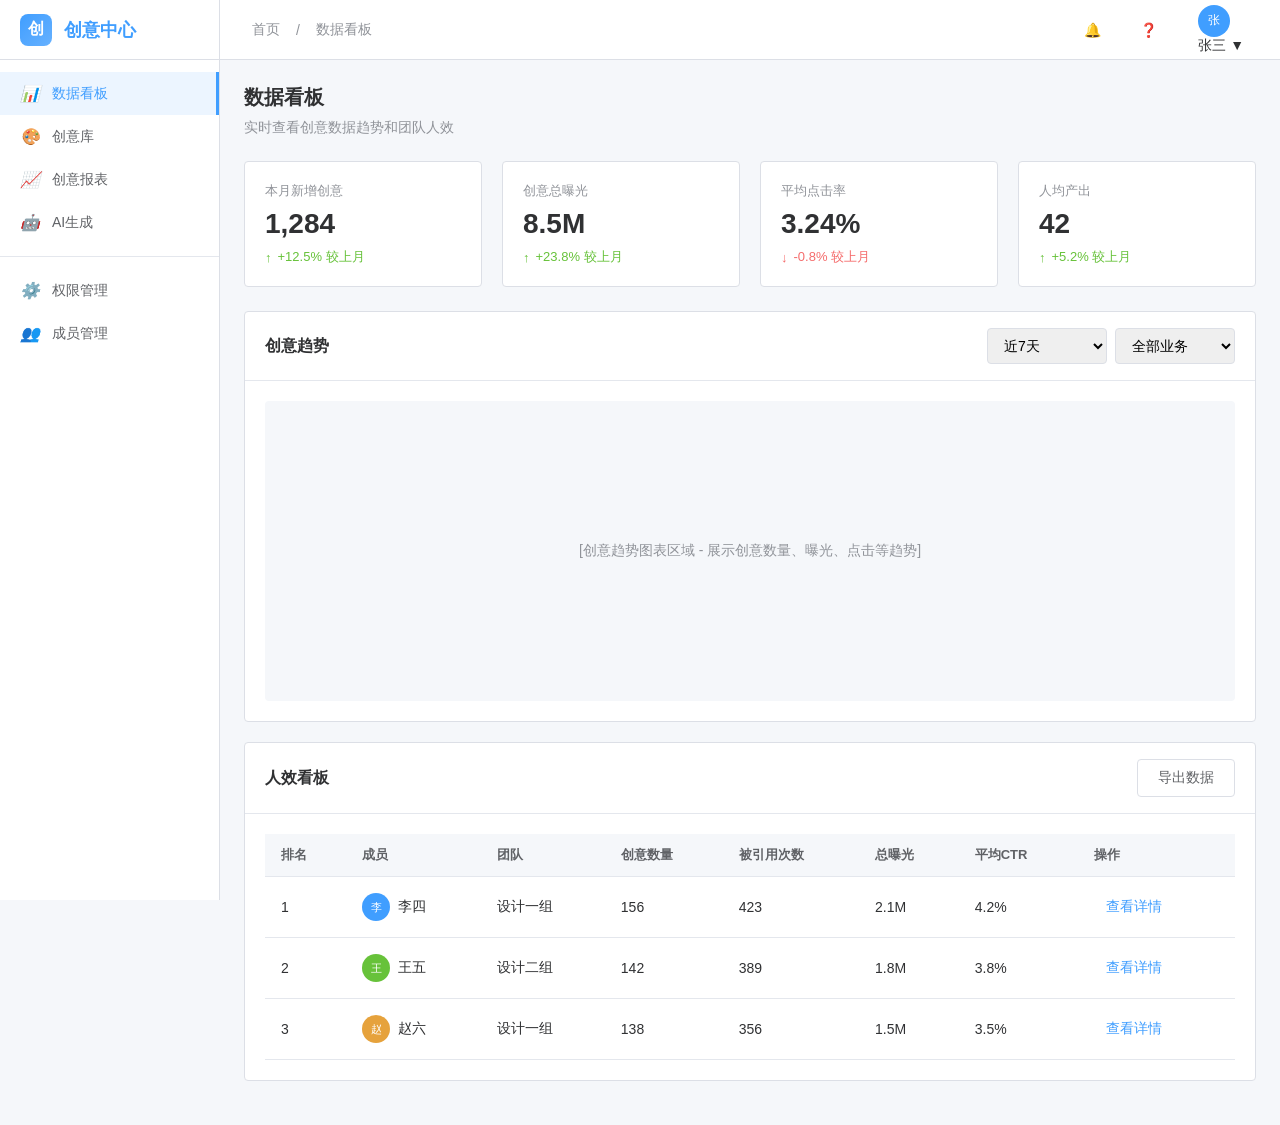
==== index.html @ 120a78d3 "rename to index.html" ====
<!DOCTYPE html>
<html lang="zh-CN">
<head>
    <meta charset="UTF-8">
    <meta name="viewport" content="width=device-width, initial-scale=1.0">
    <title>创意中心 - 原型设计</title>
    <style>
        * {
            margin: 0;
            padding: 0;
            box-sizing: border-box;
        }

        :root {
            --primary: #409EFF;
            --primary-light: #ECF5FF;
            --success: #67C23A;
            --warning: #E6A23C;
            --danger: #F56C6C;
            --info: #909399;
            --text-primary: #303133;
            --text-regular: #606266;
            --text-secondary: #909399;
            --border-color: #DCDFE6;
            --border-light: #E4E7ED;
            --bg-color: #F5F7FA;
            --white: #FFFFFF;
            --sidebar-width: 220px;
            --header-height: 60px;
        }

        body {
            font-family: -apple-system, BlinkMacSystemFont, "Segoe UI", Roboto, "Helvetica Neue", Arial, sans-serif;
            background: var(--bg-color);
            color: var(--text-primary);
            font-size: 14px;
        }

        /* 布局框架 */
        .app-container {
            display: flex;
            min-height: 100vh;
        }

        /* 侧边栏 */
        .sidebar {
            width: var(--sidebar-width);
            background: var(--white);
            border-right: 1px solid var(--border-color);
            position: fixed;
            height: 100vh;
            overflow-y: auto;
            z-index: 100;
        }

        .logo {
            height: var(--header-height);
            display: flex;
            align-items: center;
            padding: 0 20px;
            border-bottom: 1px solid var(--border-color);
            font-size: 18px;
            font-weight: 600;
            color: var(--primary);
        }

        .logo-icon {
            width: 32px;
            height: 32px;
            background: linear-gradient(135deg, var(--primary), #66B1FF);
            border-radius: 8px;
            display: flex;
            align-items: center;
            justify-content: center;
            margin-right: 12px;
            color: white;
            font-size: 16px;
        }

        .nav-menu {
            padding: 12px 0;
        }

        .nav-item {
            display: flex;
            align-items: center;
            padding: 12px 20px;
            cursor: pointer;
            transition: all 0.3s;
            color: var(--text-regular);
            text-decoration: none;
        }

        .nav-item:hover {
            background: var(--primary-light);
            color: var(--primary);
        }

        .nav-item.active {
            background: var(--primary-light);
            color: var(--primary);
            border-right: 3px solid var(--primary);
        }

        .nav-item i {
            width: 20px;
            margin-right: 12px;
            font-size: 16px;
        }

        /* 主内容区 */
        .main-content {
            flex: 1;
            margin-left: var(--sidebar-width);
            min-height: 100vh;
        }

        /* 顶部导航 */
        .header {
            height: var(--header-height);
            background: var(--white);
            border-bottom: 1px solid var(--border-color);
            display: flex;
            align-items: center;
            justify-content: space-between;
            padding: 0 24px;
            position: sticky;
            top: 0;
            z-index: 99;
        }

        .breadcrumb {
            display: flex;
            align-items: center;
            color: var(--text-secondary);
        }

        .breadcrumb span {
            margin: 0 8px;
        }

        .header-right {
            display: flex;
            align-items: center;
            gap: 20px;
        }

        .header-icon {
            width: 36px;
            height: 36px;
            display: flex;
            align-items: center;
            justify-content: center;
            cursor: pointer;
            border-radius: 4px;
            color: var(--text-regular);
        }

        .header-icon:hover {
            background: var(--bg-color);
        }

        .user-info {
            display: flex;
            align-items: center;
            gap: 10px;
            cursor: pointer;
            padding: 6px 12px;
            border-radius: 4px;
        }

        .user-info:hover {
            background: var(--bg-color);
        }

        .avatar {
            width: 32px;
            height: 32px;
            border-radius: 50%;
            background: var(--primary);
            display: flex;
            align-items: center;
            justify-content: center;
            color: white;
            font-size: 12px;
        }

        /* 页面内容 */
        .page-content {
            padding: 24px;
        }

        .page-header {
            margin-bottom: 24px;
        }

        .page-title {
            font-size: 20px;
            font-weight: 600;
            margin-bottom: 8px;
        }

        .page-desc {
            color: var(--text-secondary);
        }

        /* 卡片 */
        .card {
            background: var(--white);
            border-radius: 4px;
            border: 1px solid var(--border-color);
            margin-bottom: 20px;
        }

        .card-header {
            padding: 16px 20px;
            border-bottom: 1px solid var(--border-light);
            display: flex;
            align-items: center;
            justify-content: space-between;
        }

        .card-title {
            font-size: 16px;
            font-weight: 600;
        }

        .card-body {
            padding: 20px;
        }

        /* 按钮 */
        .btn {
            display: inline-flex;
            align-items: center;
            justify-content: center;
            padding: 9px 20px;
            border-radius: 4px;
            cursor: pointer;
            font-size: 14px;
            border: 1px solid transparent;
            transition: all 0.3s;
            gap: 6px;
        }

        .btn-primary {
            background: var(--primary);
            color: white;
            border-color: var(--primary);
        }

        .btn-primary:hover {
            background: #66B1FF;
            border-color: #66B1FF;
        }

        .btn-default {
            background: var(--white);
            color: var(--text-regular);
            border-color: var(--border-color);
        }

        .btn-default:hover {
            color: var(--primary);
            border-color: var(--primary);
        }

        .btn-success {
            background: var(--success);
            color: white;
            border-color: var(--success);
        }

        .btn-text {
            background: transparent;
            color: var(--primary);
            border: none;
            padding: 9px 12px;
        }

        .btn-text:hover {
            color: #66B1FF;
        }

        /* 搜索表单 */
        .search-form {
            display: flex;
            gap: 12px;
            flex-wrap: wrap;
            margin-bottom: 20px;
        }

        .form-item {
            display: flex;
            align-items: center;
            gap: 8px;
        }

        .form-label {
            color: var(--text-regular);
            white-space: nowrap;
        }

        .form-input, .form-select {
            padding: 8px 12px;
            border: 1px solid var(--border-color);
            border-radius: 4px;
            font-size: 14px;
            min-width: 160px;
            outline: none;
        }

        .form-input:focus, .form-select:focus {
            border-color: var(--primary);
        }

        /* 表格 */
        .table-container {
            overflow-x: auto;
        }

        .table {
            width: 100%;
            border-collapse: collapse;
        }

        .table th, .table td {
            padding: 12px 16px;
            text-align: left;
            border-bottom: 1px solid var(--border-light);
        }

        .table th {
            background: var(--bg-color);
            color: var(--text-regular);
            font-weight: 600;
            font-size: 13px;
        }

        .table tr:hover {
            background: var(--primary-light);
        }

        .table .cell {
            display: flex;
            align-items: center;
            gap: 8px;
        }

        /* 标签 */
        .tag {
            display: inline-flex;
            align-items: center;
            padding: 4px 10px;
            border-radius: 4px;
            font-size: 12px;
            font-weight: 500;
        }

        .tag-primary {
            background: var(--primary-light);
            color: var(--primary);
        }

        .tag-success {
            background: #F0F9EB;
            color: var(--success);
        }

        .tag-warning {
            background: #FDF6EC;
            color: var(--warning);
        }

        .tag-info {
            background: #F4F4F5;
            color: var(--info);
        }

        /* 创意素材缩略图 */
        .creative-thumb {
            width: 80px;
            height: 60px;
            border-radius: 4px;
            object-fit: cover;
            border: 1px solid var(--border-light);
        }

        .creative-info {
            display: flex;
            flex-direction: column;
            gap: 4px;
        }

        .creative-name {
            font-weight: 500;
            color: var(--text-primary);
        }

        .creative-id {
            font-size: 12px;
            color: var(--text-secondary);
        }

        /* 分页 */
        .pagination {
            display: flex;
            align-items: center;
            justify-content: flex-end;
            gap: 8px;
            margin-top: 20px;
            padding-top: 20px;
            border-top: 1px solid var(--border-light);
        }

        .page-btn {
            padding: 6px 12px;
            border: 1px solid var(--border-color);
            background: var(--white);
            border-radius: 4px;
            cursor: pointer;
            color: var(--text-regular);
        }

        .page-btn:hover {
            color: var(--primary);
            border-color: var(--primary);
        }

        .page-btn.active {
            background: var(--primary);
            color: white;
            border-color: var(--primary);
        }

        .page-btn:disabled {
            color: var(--text-secondary);
            cursor: not-allowed;
        }

        /* 看板统计卡片 */
        .stats-row {
            display: grid;
            grid-template-columns: repeat(4, 1fr);
            gap: 20px;
            margin-bottom: 24px;
        }

        .stat-card {
            background: var(--white);
            border-radius: 4px;
            padding: 20px;
            border: 1px solid var(--border-color);
        }

        .stat-label {
            color: var(--text-secondary);
            font-size: 13px;
            margin-bottom: 8px;
        }

        .stat-value {
            font-size: 28px;
            font-weight: 600;
            color: var(--text-primary);
            margin-bottom: 8px;
        }

        .stat-trend {
            display: flex;
            align-items: center;
            gap: 6px;
            font-size: 13px;
        }

        .trend-up {
            color: var(--success);
        }

        .trend-down {
            color: var(--danger);
        }

        /* 图表容器 */
        .chart-container {
            height: 300px;
            display: flex;
            align-items: center;
            justify-content: center;
            background: var(--bg-color);
            border-radius: 4px;
            color: var(--text-secondary);
        }

        /* 筛选标签 */
        .filter-tags {
            display: flex;
            gap: 8px;
            flex-wrap: wrap;
            margin-bottom: 16px;
        }

        .filter-tag {
            display: flex;
            align-items: center;
            gap: 6px;
            padding: 6px 12px;
            background: var(--primary-light);
            color: var(--primary);
            border-radius: 4px;
            font-size: 13px;
            cursor: pointer;
        }

        .filter-tag:hover {
            background: var(--primary);
            color: white;
        }

        /* 操作按钮组 */
        .action-group {
            display: flex;
            gap: 8px;
        }

        /* 图标 */
        .icon {
            width: 16px;
            height: 16px;
            display: inline-flex;
            align-items: center;
            justify-content: center;
        }

        /* 页面切换 */
        .page {
            display: none;
        }

        .page.active {
            display: block;
        }

        /* 报表页面特定样式 */
        .report-filters {
            background: var(--white);
            padding: 20px;
            border-radius: 4px;
            border: 1px solid var(--border-color);
            margin-bottom: 20px;
        }

        .filter-row {
            display: flex;
            gap: 20px;
            margin-bottom: 16px;
            align-items: center;
        }

        .filter-row:last-child {
            margin-bottom: 0;
        }

        .date-range {
            display: flex;
            align-items: center;
            gap: 8px;
        }

        .date-input {
            padding: 8px 12px;
            border: 1px solid var(--border-color);
            border-radius: 4px;
            width: 140px;
        }

        /* 下拉菜单模拟 */
        .dropdown {
            position: relative;
            display: inline-block;
        }

        .dropdown-menu {
            position: absolute;
            top: 100%;
            right: 0;
            background: var(--white);
            border: 1px solid var(--border-color);
            border-radius: 4px;
            box-shadow: 0 2px 12px rgba(0,0,0,0.1);
            min-width: 160px;
            z-index: 1000;
            display: none;
        }

        .dropdown:hover .dropdown-menu {
            display: block;
        }

        .dropdown-item {
            padding: 10px 16px;
            cursor: pointer;
            color: var(--text-regular);
        }

        .dropdown-item:hover {
            background: var(--primary-light);
            color: var(--primary);
        }

        /* 响应式 */
        @media (max-width: 1200px) {
            .stats-row {
                grid-template-columns: repeat(2, 1fr);
            }
        }

        @media (max-width: 768px) {
            .sidebar {
                transform: translateX(-100%);
            }
            .main-content {
                margin-left: 0;
            }
            .stats-row {
                grid-template-columns: 1fr;
            }
        }
    </style>
</head>
<body>
    <div class="app-container">
        <!-- 侧边栏 -->
        <aside class="sidebar">
            <div class="logo">
                <div class="logo-icon">创</div>
                <span>创意中心</span>
            </div>
            <nav class="nav-menu">
                <a href="#" class="nav-item active" onclick="showPage('dashboard')">
                    <i>📊</i>
                    <span>数据看板</span>
                </a>
                <a href="#" class="nav-item" onclick="showPage('creative')">
                    <i>🎨</i>
                    <span>创意库</span>
                </a>
                <a href="#" class="nav-item" onclick="showPage('report')">
                    <i>📈</i>
                    <span>创意报表</span>
                </a>
                <a href="#" class="nav-item" onclick="showPage('ai')">
                    <i>🤖</i>
                    <span>AI生成</span>
                </a>
                <div style="border-top: 1px solid var(--border-light); margin: 12px 0;"></div>
                <a href="#" class="nav-item">
                    <i>⚙️</i>
                    <span>权限管理</span>
                </a>
                <a href="#" class="nav-item">
                    <i>👥</i>
                    <span>成员管理</span>
                </a>
            </nav>
        </aside>

        <!-- 主内容区 -->
        <main class="main-content">
            <!-- 顶部导航 -->
            <header class="header">
                <div class="breadcrumb">
                    <span>首页</span>
                    <span>/</span>
                    <span id="current-page">数据看板</span>
                </div>
                <div class="header-right">
                    <div class="header-icon">🔔</div>
                    <div class="header-icon">❓</div>
                    <div class="user-info dropdown">
                        <div class="avatar">张</div>
                        <span>张三</span>
                        <span>▼</span>
                        <div class="dropdown-menu">
                            <div class="dropdown-item">个人中心</div>
                            <div class="dropdown-item">退出登录</div>
                        </div>
                    </div>
                </div>
            </header>

            <!-- 页面内容 -->
            <div class="page-content">
                <!-- 数据看板页面 -->
                <div id="page-dashboard" class="page active">
                    <div class="page-header">
                        <h1 class="page-title">数据看板</h1>
                        <p class="page-desc">实时查看创意数据趋势和团队人效</p>
                    </div>

                    <!-- 统计卡片 -->
                    <div class="stats-row">
                        <div class="stat-card">
                            <div class="stat-label">本月新增创意</div>
                            <div class="stat-value">1,284</div>
                            <div class="stat-trend trend-up">
                                <span>↑</span>
                                <span>+12.5% 较上月</span>
                            </div>
                        </div>
                        <div class="stat-card">
                            <div class="stat-label">创意总曝光</div>
                            <div class="stat-value">8.5M</div>
                            <div class="stat-trend trend-up">
                                <span>↑</span>
                                <span>+23.8% 较上月</span>
                            </div>
                        </div>
                        <div class="stat-card">
                            <div class="stat-label">平均点击率</div>
                            <div class="stat-value">3.24%</div>
                            <div class="stat-trend trend-down">
                                <span>↓</span>
                                <span>-0.8% 较上月</span>
                            </div>
                        </div>
                        <div class="stat-card">
                            <div class="stat-label">人均产出</div>
                            <div class="stat-value">42</div>
                            <div class="stat-trend trend-up">
                                <span>↑</span>
                                <span>+5.2% 较上月</span>
                            </div>
                        </div>
                    </div>

                    <!-- 创意趋势图表 -->
                    <div class="card">
                        <div class="card-header">
                            <span class="card-title">创意趋势</span>
                            <div class="action-group">
                                <select class="form-select" style="min-width: 120px;">
                                    <option>近7天</option>
                                    <option>近30天</option>
                                    <option>近90天</option>
                                </select>
                                <select class="form-select" style="min-width: 120px;">
                                    <option>全部业务</option>
                                    <option>电商</option>
                                    <option>搜索</option>
                                </select>
                            </div>
                        </div>
                        <div class="card-body">
                            <div class="chart-container">
                                [创意趋势图表区域 - 展示创意数量、曝光、点击等趋势]
                            </div>
                        </div>
                    </div>

                    <!-- 人效看板 -->
                    <div class="card">
                        <div class="card-header">
                            <span class="card-title">人效看板</span>
                            <div class="action-group">
                                <button class="btn btn-default">导出数据</button>
                            </div>
                        </div>
                        <div class="card-body">
                            <div class="table-container">
                                <table class="table">
                                    <thead>
                                        <tr>
                                            <th>排名</th>
                                            <th>成员</th>
                                            <th>团队</th>
                                            <th>创意数量</th>
                                            <th>被引用次数</th>
                                            <th>总曝光</th>
                                            <th>平均CTR</th>
                                            <th>操作</th>
                                        </tr>
                                    </thead>
                                    <tbody>
                                        <tr>
                                            <td>1</td>
                                            <td>
                                                <div class="cell">
                                                    <div class="avatar" style="width: 28px; height: 28px; font-size: 11px;">李</div>
                                                    <span>李四</span>
                                                </div>
                                            </td>
                                            <td>设计一组</td>
                                            <td>156</td>
                                            <td>423</td>
                                            <td>2.1M</td>
                                            <td>4.2%</td>
                                            <td><button class="btn btn-text">查看详情</button></td>
                                        </tr>
                                        <tr>
                                            <td>2</td>
                                            <td>
                                                <div class="cell">
                                                    <div class="avatar" style="width: 28px; height: 28px; font-size: 11px; background: var(--success);">王</div>
                                                    <span>王五</span>
                                                </div>
                                            </td>
                                            <td>设计二组</td>
                                            <td>142</td>
                                            <td>389</td>
                                            <td>1.8M</td>
                                            <td>3.8%</td>
                                            <td><button class="btn btn-text">查看详情</button></td>
                                        </tr>
                                        <tr>
                                            <td>3</td>
                                            <td>
                                                <div class="cell">
                                                    <div class="avatar" style="width: 28px; height: 28px; font-size: 11px; background: var(--warning);">赵</div>
                                                    <span>赵六</span>
                                                </div>
                                            </td>
                                            <td>设计一组</td>
                                            <td>138</td>
                                            <td>356</td>
                                            <td>1.5M</td>
                                            <td>3.5%</td>
                                            <td><button class="btn btn-text">查看详情</button></td>
                                        </tr>
                                    </tbody>
                                </table>
                            </div>
                        </div>
                    </div>
                </div>

                <!-- 创意库页面 -->
                <div id="page-creative" class="page">
                    <div class="page-header">
                        <h1 class="page-title">创意库</h1>
                        <p class="page-desc">管理和查看所有创意素材</p>
                    </div>

                    <!-- 搜索筛选区 -->
                    <div class="card">
                        <div class="card-body">
                            <div class="search-form">
                                <div class="form-item">
                                    <input type="text" class="form-input" placeholder="搜索创意名称/ID" style="width: 240px;">
                                </div>
                                <div class="form-item">
                                    <span class="form-label">业务：</span>
                                    <select class="form-select">
                                        <option>全部</option>
                                        <option>电商</option>
                                        <option>搜索</option>
                                        <option>内容</option>
                                    </select>
                                </div>
                                <div class="form-item">
                                    <span class="form-label">类型：</span>
                                    <select class="form-select">
                                        <option>全部</option>
                                        <option>图片</option>
                                        <option>视频</option>
                                        <option>轮播图</option>
                                    </select>
                                </div>
                                <div class="form-item">
                                    <span class="form-label">表现形式：</span>
                                    <select class="form-select">
                                        <option>全部</option>
                                        <option>极简风</option>
                                        <option>背景虚化</option>
                                        <option>情景化设计</option>
                                    </select>
                                </div>
                                <div class="form-item">
                                    <span class="form-label">日期：</span>
                                    <input type="date" class="form-input" value="2025-05-01">
                                    <span>至</span>
                                    <input type="date" class="form-input" value="2025-05-08">
                                </div>
                                <div class="form-item" style="margin-left: auto;">
                                    <button class="btn btn-default">重置</button>
                                    <button class="btn btn-primary">查询</button>
                                </div>
                            </div>
                            <div class="filter-tags">
                                <span class="filter-tag">电商 ×</span>
                                <span class="filter-tag">图片 ×</span>
                                <span class="filter-tag">2025-05-01 至 2025-05-08 ×</span>
                                <button class="btn btn-text" style="font-size: 13px;">清空筛选</button>
                            </div>
                        </div>
                    </div>

                    <!-- 操作栏 -->
                    <div style="display: flex; justify-content: space-between; align-items: center; margin-bottom: 16px;">
                        <div class="action-group">
                            <button class="btn btn-primary">+ 上传创意</button>
                            <button class="btn btn-default">批量分享</button>
                            <button class="btn btn-default">批量下载</button>
                        </div>
                        <div class="action-group">
                            <select class="form-select">
                                <option>默认排序</option>
                                <option>上线时间 ↓</option>
                                <option>曝光量 ↓</option>
                                <option>点击率 ↓</option>
                            </select>
                        </div>
                    </div>

                    <!-- 创意列表 -->
                    <div class="card">
                        <div class="card-body" style="padding: 0;">
                            <div class="table-container">
                                <table class="table">
                                    <thead>
                                        <tr>
                                            <th style="width: 40px;"><input type="checkbox"></th>
                                            <th>创意素材</th>
                                            <th>业务/SKU</th>
                                            <th>类型</th>
                                            <th>表现形式</th>
                                            <th>创作者</th>
                                            <th>上线日期</th>
                                            <th>被引用</th>
                                            <th>曝光/点击</th>
                                            <th>CTR</th>
                                            <th>操作</th>
                                        </tr>
                                    </thead>
                                    <tbody>
                                        <tr>
                                            <td><input type="checkbox"></td>
                                            <td>
                                                <div class="cell">
                                                    <img src="data:image/svg+xml,%3Csvg xmlns='http://www.w3.org/2000/svg' width='80' height='60'%3E%3Crect fill='%23f0f0f0' width='80' height='60'/%3E%3Ctext x='50%25' y='50%25' text-anchor='middle' dy='.3em' fill='%23999'%3E图片%3C/text%3E%3C/svg%3E" class="creative-thumb" alt="创意缩略图">
                                                    <div class="creative-info">
                                                        <span class="creative-name">夏季促销主图-001</span>
                                                        <span class="creative-id">ID: CR20250508001</span>
                                                    </div>
                                                </div>
                                            </td>
                                            <td>
                                                <div style="display: flex; flex-direction: column; gap: 4px;">
                                                    <span class="tag tag-primary">电商</span>
                                                    <span style="font-size: 12px; color: var(--text-secondary);">AS00158-gou</span>
                                                </div>
                                            </td>
                                            <td><span class="tag tag-info">图片</span></td>
                                            <td>极简风</td>
                                            <td>
                                                <div class="cell">
                                                    <div class="avatar" style="width: 24px; height: 24px; font-size: 10px;">李</div>
                                                    <span>李四</span>
                                                </div>
                                            </td>
                                            <td>2025-05-08</td>
                                            <td>12</td>
                                            <td>125,432 / 5,018</td>
                                            <td><span style="color: var(--success); font-weight: 500;">4.0%</span></td>
                                            <td>
                                                <div class="action-group">
                                                    <button class="btn btn-text">查看</button>
                                                    <button class="btn btn-text">分享</button>
                                                    <button class="btn btn-text">下载</button>
                                                </div>
                                            </td>
                                        </tr>
                                        <tr>
                                            <td><input type="checkbox"></td>
                                            <td>
                                                <div class="cell">
                                                    <img src="data:image/svg+xml,%3Csvg xmlns='http://www.w3.org/2000/svg' width='80' height='60'%3E%3Crect fill='%23e3f2fd' width='80' height='60'/%3E%3Ctext x='50%25' y='50%25' text-anchor='middle' dy='.3em' fill='%23666'%3E视频%3C/text%3E%3C/svg%3E" class="creative-thumb" alt="创意缩略图">
                                                    <div class="creative-info">
                                                        <span class="creative-name">产品功能展示-视频</span>
                                                        <span class="creative-id">ID: CR20250507002</span>
                                                    </div>
                                                </div>
                                            </td>
                                            <td>
                                                <div style="display: flex; flex-direction: column; gap: 4px;">
                                                    <span class="tag tag-success">搜索</span>
                                                    <span style="font-size: 12px; color: var(--text-secondary);">HK00504-loren</span>
                                                </div>
                                            </td>
                                            <td><span class="tag tag-warning">视频</span></td>
                                            <td>情景化设计</td>
                                            <td>
                                                <div class="cell">
                                                    <div class="avatar" style="width: 24px; height: 24px; font-size: 10px; background: var(--success);">王</div>
                                                    <span>王五</span>
                                                </div>
                                            </td>
                                            <td>2025-05-07</td>
                                            <td>8</td>
                                            <td>89,234 / 3,569</td>
                                            <td><span style="color: var(--success); font-weight: 500;">4.2%</span></td>
                                            <td>
                                                <div class="action-group">
                                                    <button class="btn btn-text">查看</button>
                                                    <button class="btn btn-text">分享</button>
                                                    <button class="btn btn-text">下载</button>
                                                </div>
                                            </td>
                                        </tr>
                                        <tr>
                                            <td><input type="checkbox"></td>
                                            <td>
                                                <div class="cell">
                                                    <img src="data:image/svg+xml,%3Csvg xmlns='http://www.w3.org/2000/svg' width='80' height='60'%3E%3Crect fill='%23fff3e0' width='80' height='60'/%3E%3Ctext x='50%25' y='50%25' text-anchor='middle' dy='.3em' fill='%23666'%3E轮播%3C/text%3E%3C/svg%3E" class="creative-thumb" alt="创意缩略图">
                                                    <div class="creative-info">
                                                        <span class="creative-name">买家秀合集-005</span>
                                                        <span class="creative-id">ID: CR20250506003</span>
                                                    </div>
                                                </div>
                                            </td>
                                            <td>
                                                <div style="display: flex; flex-direction: column; gap: 4px;">
                                                    <span class="tag tag-primary">电商</span>
                                                    <span style="font-size: 12px; color: var(--text-secondary);">JP00987-test</span>
                                                </div>
                                            </td>
                                            <td><span class="tag tag-primary">轮播图</span></td>
                                            <td>买家秀</td>
                                            <td>
                                                <div class="cell">
                                                    <div class="avatar" style="width: 24px; height: 24px; font-size: 10px; background: var(--warning);">赵</div>
                                                    <span>赵六</span>
                                                </div>
                                            </td>
                                            <td>2025-05-06</td>
                                            <td>15</td>
                                            <td>234,567 / 7,018</td>
                                            <td><span style="color: var(--success); font-weight: 500;">3.5%</span></td>
                                            <td>
                                                <div class="action-group">
                                                    <button class="btn btn-text">查看</button>
                                                    <button class="btn btn-text">分享</button>
                                                    <button class="btn btn-text">下载</button>
                                                </div>
                                            </td>
                                        </tr>
                                        <tr>
                                            <td><input type="checkbox"></td>
                                            <td>
                                                <div class="cell">
                                                    <img src="data:image/svg+xml,%3Csvg xmlns='http://www.w3.org/2000/svg' width='80' height='60'%3E%3Crect fill='%23f3e5f5' width='80' height='60'/%3E%3Ctext x='50%25' y='50%25' text-anchor='middle' dy='.3em' fill='%23666'%3E图片%3C/text%3E%3C/svg%3E" class="creative-thumb" alt="创意缩略图">
                                                    <div class="creative-info">
                                                        <span class="creative-name">新品上市-主图A</span>
                                                        <span class="creative-id">ID: CR20250505004</span>
                                                    </div>
                                                </div>
                                            </td>
                                            <td>
                                                <div style="display: flex; flex-direction: column; gap: 4px;">
                                                    <span class="tag tag-primary">电商</span>
                                                    <span style="font-size: 12px; color: var(--text-secondary);">US00234-demo</span>
                                                </div>
                                            </td>
                                            <td><span class="tag tag-info">图片</span></td>
                                            <td>背景虚化</td>
                                            <td>
                                                <div class="cell">
                                                    <div class="avatar" style="width: 24px; height: 24px; font-size: 10px;">李</div>
                                                    <span>李四</span>
                                                </div>
                                            </td>
                                            <td>2025-05-05</td>
                                            <td>6</td>
                                            <td>67,890 / 2,036</td>
                                            <td><span style="color: var(--warning); font-weight: 500;">3.0%</span></td>
                                            <td>
                                                <div class="action-group">
                                                    <button class="btn btn-text">查看</button>
                                                    <button class="btn btn-text">分享</button>
                                                    <button class="btn btn-text">下载</button>
                                                </div>
                                            </td>
                                        </tr>
                                    </tbody>
                                </table>
                            </div>
                            <div class="pagination" style="padding: 16px 20px;">
                                <span style="color: var(--text-secondary); margin-right: 16px;">共 1284 条</span>
                                <button class="page-btn" disabled>上一页</button>
                                <button class="page-btn active">1</button>
                                <button class="page-btn">2</button>
                                <button class="page-btn">3</button>
                                <button class="page-btn">4</button>
                                <button class="page-btn">5</button>
                                <button class="page-btn">下一页</button>
                            </div>
                        </div>
                    </div>
                </div>

                <!-- 创意报表页面 -->
                <div id="page-report" class="page">
                    <div class="page-header">
                        <h1 class="page-title">创意报表</h1>
                        <p class="page-desc">多维度分析创意数据表现</p>
                    </div>

                    <!-- 筛选条件 -->
                    <div class="report-filters">
                        <div class="filter-row">
                            <div class="form-item">
                                <span class="form-label">时间范围：</span>
                                <div class="date-range">
                                    <input type="date" class="date-input" value="2025-04-08">
                                    <span>至</span>
                                    <input type="date" class="date-input" value="2025-05-08">
                                </div>
                                <button class="btn btn-default" style="margin-left: 8px;">近7天</button>
                                <button class="btn btn-default">近30天</button>
                                <button class="btn btn-default">近90天</button>
                            </div>
                        </div>
                        <div class="filter-row">
                            <div class="form-item">
                                <span class="form-label">业务：</span>
                                <select class="form-select">
                                    <option>全部业务</option>
                                    <option>电商</option>
                                    <option>搜索</option>
                                    <option>内容</option>
                                </select>
                            </div>
                            <div class="form-item">
                                <span class="form-label">创作者：</span>
                                <select class="form-select">
                                    <option>全部</option>
                                    <option>李四</option>
                                    <option>王五</option>
                                    <option>赵六</option>
                                </select>
                            </div>
                            <div class="form-item">
                                <span class="form-label">使用者：</span>
                                <select class="form-select">
                                    <option>全部</option>
                                    <option>电商投放组</option>
                                    <option>搜索投放组</option>
                                </select>
                            </div>
                            <div class="form-item">
                                <span class="form-label">投放平台：</span>
                                <select class="form-select">
                                    <option>全部</option>
                                    <option>Facebook</option>
                                    <option>TikTok</option>
                                    <option>Google</option>
                                </select>
                            </div>
                            <div class="form-item" style="margin-left: auto;">
                                <button class="btn btn-default">重置</button>
                                <button class="btn btn-primary">查询</button>
                            </div>
                        </div>
                    </div>

                    <!-- 操作栏 -->
                    <div style="display: flex; justify-content: space-between; align-items: center; margin-bottom: 16px;">
                        <div class="action-group">
                            <button class="btn btn-default">自定义列</button>
                            <button class="btn btn-primary">导出报表</button>
                        </div>
                    </div>

                    <!-- 报表表格 -->
                    <div class="card">
                        <div class="card-body" style="padding: 0;">
                            <div class="table-container">
                                <table class="table">
                                    <thead>
                                        <tr>
                                            <th>创意ID</th>
                                            <th>创意名称</th>
                                            <th>业务</th>
                                            <th>创作者</th>
                                            <th>使用者</th>
                                            <th>投放平台</th>
                                            <th>花费($)</th>
                                            <th>曝光</th>
                                            <th>点击</th>
                                            <th>CTR</th>
                                            <th>CPC</th>
                                            <th>订单量</th>
                                            <th>ROI</th>
                                        </tr>
                                    </thead>
                                    <tbody>
                                        <tr>
                                            <td>CR20250508001</td>
                                            <td>夏季促销主图-001</td>
                                            <td><span class="tag tag-primary">电商</span></td>
                                            <td>李四</td>
                                            <td>电商投放组-张三</td>
                                            <td>Facebook</td>
                                            <td>$1,234.56</td>
                                            <td>125,432</td>
                                            <td>5,018</td>
                                            <td>4.0%</td>
                                            <td>$0.25</td>
                                            <td>89</td>
                                            <td>2.8</td>
                                        </tr>
                                        <tr>
                                            <td>CR20250507002</td>
                                            <td>产品功能展示-视频</td>
                                            <td><span class="tag tag-success">搜索</span></td>
                                            <td>王五</td>
                                            <td>搜索投放组-李四</td>
                                            <td>TikTok</td>
                                            <td>$2,567.89</td>
                                            <td>89,234</td>
                                            <td>3,569</td>
                                            <td>4.2%</td>
                                            <td>$0.72</td>
                                            <td>156</td>
                                            <td>3.2</td>
                                        </tr>
                                        <tr>
                                            <td>CR20250506003</td>
                                            <td>买家秀合集-005</td>
                                            <td><span class="tag tag-primary">电商</span></td>
                                            <td>赵六</td>
                                            <td>电商投放组-王五</td>
                                            <td>Facebook</td>
                                            <td>$3,456.78</td>
                                            <td>234,567</td>
                                            <td>7,018</td>
                                            <td>3.5%</td>
                                            <td>$0.49</td>
                                            <td>234</td>
                                            <td>2.5</td>
                                        </tr>
                                        <tr>
                                            <td>CR20250505004</td>
                                            <td>新品上市-主图A</td>
                                            <td><span class="tag tag-primary">电商</span></td>
                                            <td>李四</td>
                                            <td>电商投放组-赵六</td>
                                            <td>Google</td>
                                            <td>$987.65</td>
                                            <td>67,890</td>
                                            <td>2,036</td>
                                            <td>3.0%</td>
                                            <td>$0.48</td>
                                            <td>45</td>
                                            <td>2.2</td>
                                        </tr>
                                        <tr>
                                            <td>CR20250504005</td>
                                            <td>限时折扣-视频</td>
                                            <td><span class="tag tag-success">搜索</span></td>
                                            <td>王五</td>
                                            <td>搜索投放组-张三</td>
                                            <td>TikTok</td>
                                            <td>$1,876.54</td>
                                            <td>156,789</td>
                                            <td>6,272</td>
                                            <td>4.5%</td>
                                            <td>$0.30</td>
                                            <td>178</td>
                                            <td>3.5</td>
                                        </tr>
                                    </tbody>
                                </table>
                            </div>
                            <div class="pagination" style="padding: 16px 20px;">
                                <span style="color: var(--text-secondary); margin-right: 16px;">共 568 条</span>
                                <button class="page-btn" disabled>上一页</button>
                                <button class="page-btn active">1</button>
                                <button class="page-btn">2</button>
                                <button class="page-btn">3</button>
                                <button class="page-btn">...</button>
                                <button class="page-btn">57</button>
                                <button class="page-btn">下一页</button>
                            </div>
                        </div>
                    </div>
                </div>

                <!-- AI生成页面 -->
                <div id="page-ai" class="page">
                    <div class="page-header">
                        <h1 class="page-title">AI生成创意</h1>
                        <p class="page-desc">使用AI快速生成创意素材</p>
                    </div>

                    <div style="display: grid; grid-template-columns: 1fr 1fr; gap: 24px;">
                        <!-- 左侧：生成配置 -->
                        <div class="card">
                            <div class="card-header">
                                <span class="card-title">生成配置</span>
                            </div>
                            <div class="card-body">
                                <div style="margin-bottom: 20px;">
                                    <label style="display: block; margin-bottom: 8px; color: var(--text-regular);">创意类型</label>
                                    <div style="display: flex; gap: 12px;">
                                        <label style="display: flex; align-items: center; gap: 6px; cursor: pointer;">
                                            <input type="radio" name="type" checked>
                                            <span>图片</span>
                                        </label>
                                        <label style="display: flex; align-items: center; gap: 6px; cursor: pointer;">
                                            <input type="radio" name="type">
                                            <span>视频脚本</span>
                                        </label>
                                        <label style="display: flex; align-items: center; gap: 6px; cursor: pointer;">
                                            <input type="radio" name="type">
                                            <span>文案</span>
                                        </label>
                                    </div>
                                </div>

                                <div style="margin-bottom: 20px;">
                                    <label style="display: block; margin-bottom: 8px; color: var(--text-regular);">业务类型</label>
                                    <select class="form-select" style="width: 100%;">
                                        <option>电商</option>
                                        <option>搜索</option>
                                        <option>内容</option>
                                    </select>
                                </div>

                                <div style="margin-bottom: 20px;">
                                    <label style="display: block; margin-bottom: 8px; color: var(--text-regular);">产品SKU</label>
                                    <input type="text" class="form-input" placeholder="输入产品SKU，如：AS00158-gou" style="width: 100%;">
                                </div>

                                <div style="margin-bottom: 20px;">
                                    <label style="display: block; margin-bottom: 8px; color: var(--text-regular);">表现形式</label>
                                    <select class="form-select" style="width: 100%;">
                                        <option>极简风</option>
                                        <option>背景高度虚化</option>
                                        <option>情景化设计</option>
                                        <option>买家秀</option>
                                    </select>
                                </div>

                                <div style="margin-bottom: 20px;">
                                    <label style="display: block; margin-bottom: 8px; color: var(--text-regular);">角度</label>
                                    <select class="form-select" style="width: 100%;">
                                        <option>核心功能展示</option>
                                        <option>前后效果对比</option>
                                        <option>真实场景演示</option>
                                        <option>细节特写</option>
                                    </select>
                                </div>

                                <div style="margin-bottom: 20px;">
                                    <label style="display: block; margin-bottom: 8px; color: var(--text-regular);">生成描述 <span style="color: var(--danger);">*</span></label>
                                    <textarea class="form-input" rows="4" placeholder="描述您想要的创意内容..." style="width: 100%; resize: vertical;"></textarea>
                                </div>

                                <div style="margin-bottom: 20px;">
                                    <label style="display: block; margin-bottom: 8px; color: var(--text-regular);">参考图片（可选）</label>
                                    <div style="border: 2px dashed var(--border-color); border-radius: 4px; padding: 40px; text-align: center; color: var(--text-secondary);">
                                        <div style="font-size: 32px; margin-bottom: 8px;">📤</div>
                                        <div>点击上传或拖拽图片至此处</div>
                                        <div style="font-size: 12px; margin-top: 8px;">支持 JPG、PNG 格式</div>
                                    </div>
                                </div>

                                <button class="btn btn-primary" style="width: 100%;">🚀 开始生成</button>
                            </div>
                        </div>

                        <!-- 右侧：生成结果 -->
                        <div class="card">
                            <div class="card-header">
                                <span class="card-title">生成结果</span>
                                <div class="action-group">
                                    <button class="btn btn-default">重新生成</button>
                                    <button class="btn btn-success">保存至创意库</button>
                                </div>
                            </div>
                            <div class="card-body">
                                <div style="display: grid; grid-template-columns: repeat(2, 1fr); gap: 16px;">
                                    <div style="border: 1px solid var(--border-color); border-radius: 4px; overflow: hidden;">
                                        <div style="height: 160px; background: linear-gradient(135deg, #667eea 0%, #764ba2 100%); display: flex; align-items: center; justify-content: center; color: white; font-size: 18px;">
                                            创意预览 1
                                        </div>
                                        <div style="padding: 12px;">
                                            <div style="display: flex; justify-content: space-between; align-items: center;">
                                                <span style="font-size: 12px; color: var(--text-secondary);">版本 A</span>
                                                <input type="checkbox" checked>
                                            </div>
                                        </div>
                                    </div>
                                    <div style="border: 1px solid var(--border-color); border-radius: 4px; overflow: hidden;">
                                        <div style="height: 160px; background: linear-gradient(135deg, #f093fb 0%, #f5576c 100%); display: flex; align-items: center; justify-content: center; color: white; font-size: 18px;">
                                            创意预览 2
                                        </div>
                                        <div style="padding: 12px;">
                                            <div style="display: flex; justify-content: space-between; align-items: center;">
                                                <span style="font-size: 12px; color: var(--text-secondary);">版本 B</span>
                                                <input type="checkbox">
                                            </div>
                                        </div>
                                    </div>
                                    <div style="border: 1px solid var(--border-color); border-radius: 4px; overflow: hidden;">
                                        <div style="height: 160px; background: linear-gradient(135deg, #4facfe 0%, #00f2fe 100%); display: flex; align-items: center; justify-content: center; color: white; font-size: 18px;">
                                            创意预览 3
                                        </div>
                                        <div style="padding: 12px;">
                                            <div style="display: flex; justify-content: space-between; align-items: center;">
                                                <span style="font-size: 12px; color: var(--text-secondary);">版本 C</span>
                                                <input type="checkbox">
                                            </div>
                                        </div>
                                    </div>
                                    <div style="border: 1px solid var(--border-color); border-radius: 4px; overflow: hidden;">
                                        <div style="height: 160px; background: linear-gradient(135deg, #43e97b 0%, #38f9d7 100%); display: flex; align-items: center; justify-content: center; color: white; font-size: 18px;">
                                            创意预览 4
                                        </div>
                                        <div style="padding: 12px;">
                                            <div style="display: flex; justify-content: space-between; align-items: center;">
                                                <span style="font-size: 12px; color: var(--text-secondary);">版本 D</span>
                                                <input type="checkbox">
                                            </div>
                                        </div>
                                    </div>
                                </div>
                                <div style="margin-top: 20px; padding: 16px; background: var(--bg-color); border-radius: 4px;">
                                    <div style="font-weight: 500; margin-bottom: 8px;">生成信息</div>
                                    <div style="font-size: 13px; color: var(--text-secondary); line-height: 1.8;">
                                        <div>模型：GPT-4 Vision</div>
                                        <div>生成时间：2025-05-08 14:32:18</div>
                                        <div>消耗积分：4</div>
                                    </div>
                                </div>
                            </div>
                        </div>
                    </div>
                </div>
            </div>
        </main>
    </div>

    <script>
        function showPage(pageName) {
            // 隐藏所有页面
            document.querySelectorAll('.page').forEach(page => {
                page.classList.remove('active');
            });
            
            // 显示选中页面
            document.getElementById('page-' + pageName).classList.add('active');
            
            // 更新导航状态
            document.querySelectorAll('.nav-item').forEach(item => {
                item.classList.remove('active');
            });
            event.target.closest('.nav-item').classList.add('active');
            
            // 更新面包屑
            const pageTitles = {
                'dashboard': '数据看板',
                'creative': '创意库',
                'report': '创意报表',
                'ai': 'AI生成'
            };
            document.getElementById('current-page').textContent = pageTitles[pageName];
        }
    </script>
</body>
</html>
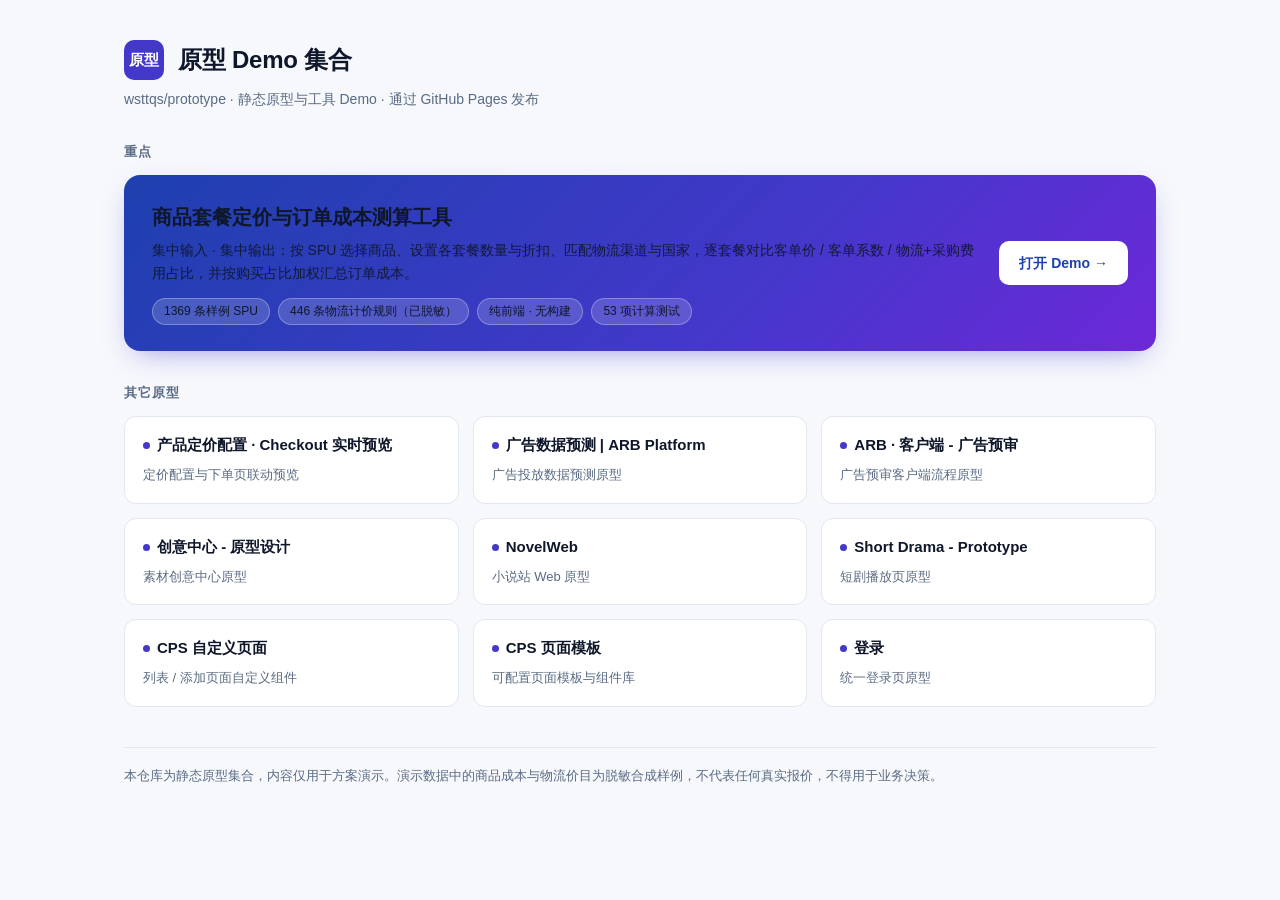
==== commit 4fc1b475: "feat(pricing-tool): 商品套餐定价与订单成本测算工具 Demo（公开脱敏版） - 集中输入 + 集中输出：商品信息 / 套餐定价 / 物流与其他成本 / 订单占比合并到单一输入面板 " ====
--- a/index.html
+++ b/index.html
@@ -1,1472 +1,96 @@
 <!DOCTYPE html>
 <html lang="zh-CN">
 <head>
-    <meta charset="UTF-8">
-    <meta name="viewport" content="width=device-width, initial-scale=1.0">
-    <title>创意中心 - 原型设计</title>
-    <style>
-        * {
-            margin: 0;
-            padding: 0;
-            box-sizing: border-box;
-        }
-
-        :root {
-            --primary: #409EFF;
-            --primary-light: #ECF5FF;
-            --success: #67C23A;
-            --warning: #E6A23C;
-            --danger: #F56C6C;
-            --info: #909399;
-            --text-primary: #303133;
-            --text-regular: #606266;
-            --text-secondary: #909399;
-            --border-color: #DCDFE6;
-            --border-light: #E4E7ED;
-            --bg-color: #F5F7FA;
-            --white: #FFFFFF;
-            --sidebar-width: 220px;
-            --header-height: 60px;
-        }
-
-        body {
-            font-family: -apple-system, BlinkMacSystemFont, "Segoe UI", Roboto, "Helvetica Neue", Arial, sans-serif;
-            background: var(--bg-color);
-            color: var(--text-primary);
-            font-size: 14px;
-        }
-
-        /* 布局框架 */
-        .app-container {
-            display: flex;
-            min-height: 100vh;
-        }
-
-        /* 侧边栏 */
-        .sidebar {
-            width: var(--sidebar-width);
-            background: var(--white);
-            border-right: 1px solid var(--border-color);
-            position: fixed;
-            height: 100vh;
-            overflow-y: auto;
-            z-index: 100;
-        }
-
-        .logo {
-            height: var(--header-height);
-            display: flex;
-            align-items: center;
-            padding: 0 20px;
-            border-bottom: 1px solid var(--border-color);
-            font-size: 18px;
-            font-weight: 600;
-            color: var(--primary);
-        }
-
-        .logo-icon {
-            width: 32px;
-            height: 32px;
-            background: linear-gradient(135deg, var(--primary), #66B1FF);
-            border-radius: 8px;
-            display: flex;
-            align-items: center;
-            justify-content: center;
-            margin-right: 12px;
-            color: white;
-            font-size: 16px;
-        }
-
-        .nav-menu {
-            padding: 12px 0;
-        }
-
-        .nav-item {
-            display: flex;
-            align-items: center;
-            padding: 12px 20px;
-            cursor: pointer;
-            transition: all 0.3s;
-            color: var(--text-regular);
-            text-decoration: none;
-        }
-
-        .nav-item:hover {
-            background: var(--primary-light);
-            color: var(--primary);
-        }
-
-        .nav-item.active {
-            background: var(--primary-light);
-            color: var(--primary);
-            border-right: 3px solid var(--primary);
-        }
-
-        .nav-item i {
-            width: 20px;
-            margin-right: 12px;
-            font-size: 16px;
-        }
-
-        /* 主内容区 */
-        .main-content {
-            flex: 1;
-            margin-left: var(--sidebar-width);
-            min-height: 100vh;
-        }
-
-        /* 顶部导航 */
-        .header {
-            height: var(--header-height);
-            background: var(--white);
-            border-bottom: 1px solid var(--border-color);
-            display: flex;
-            align-items: center;
-            justify-content: space-between;
-            padding: 0 24px;
-            position: sticky;
-            top: 0;
-            z-index: 99;
-        }
-
-        .breadcrumb {
-            display: flex;
-            align-items: center;
-            color: var(--text-secondary);
-        }
-
-        .breadcrumb span {
-            margin: 0 8px;
-        }
-
-        .header-right {
-            display: flex;
-            align-items: center;
-            gap: 20px;
-        }
-
-        .header-icon {
-            width: 36px;
-            height: 36px;
-            display: flex;
-            align-items: center;
-            justify-content: center;
-            cursor: pointer;
-            border-radius: 4px;
-            color: var(--text-regular);
-        }
-
-        .header-icon:hover {
-            background: var(--bg-color);
-        }
-
-        .user-info {
-            display: flex;
-            align-items: center;
-            gap: 10px;
-            cursor: pointer;
-            padding: 6px 12px;
-            border-radius: 4px;
-        }
-
-        .user-info:hover {
-            background: var(--bg-color);
-        }
-
-        .avatar {
-            width: 32px;
-            height: 32px;
-            border-radius: 50%;
-            background: var(--primary);
-            display: flex;
-            align-items: center;
-            justify-content: center;
-            color: white;
-            font-size: 12px;
-        }
-
-        /* 页面内容 */
-        .page-content {
-            padding: 24px;
-        }
-
-        .page-header {
-            margin-bottom: 24px;
-        }
-
-        .page-title {
-            font-size: 20px;
-            font-weight: 600;
-            margin-bottom: 8px;
-        }
-
-        .page-desc {
-            color: var(--text-secondary);
-        }
-
-        /* 卡片 */
-        .card {
-            background: var(--white);
-            border-radius: 4px;
-            border: 1px solid var(--border-color);
-            margin-bottom: 20px;
-        }
-
-        .card-header {
-            padding: 16px 20px;
-            border-bottom: 1px solid var(--border-light);
-            display: flex;
-            align-items: center;
-            justify-content: space-between;
-        }
-
-        .card-title {
-            font-size: 16px;
-            font-weight: 600;
-        }
-
-        .card-body {
-            padding: 20px;
-        }
-
-        /* 按钮 */
-        .btn {
-            display: inline-flex;
-            align-items: center;
-            justify-content: center;
-            padding: 9px 20px;
-            border-radius: 4px;
-            cursor: pointer;
-            font-size: 14px;
-            border: 1px solid transparent;
-            transition: all 0.3s;
-            gap: 6px;
-        }
-
-        .btn-primary {
-            background: var(--primary);
-            color: white;
-            border-color: var(--primary);
-        }
-
-        .btn-primary:hover {
-            background: #66B1FF;
-            border-color: #66B1FF;
-        }
-
-        .btn-default {
-            background: var(--white);
-            color: var(--text-regular);
-            border-color: var(--border-color);
-        }
-
-        .btn-default:hover {
-            color: var(--primary);
-            border-color: var(--primary);
-        }
-
-        .btn-success {
-            background: var(--success);
-            color: white;
-            border-color: var(--success);
-        }
-
-        .btn-text {
-            background: transparent;
-            color: var(--primary);
-            border: none;
-            padding: 9px 12px;
-        }
-
-        .btn-text:hover {
-            color: #66B1FF;
-        }
-
-        /* 搜索表单 */
-        .search-form {
-            display: flex;
-            gap: 12px;
-            flex-wrap: wrap;
-            margin-bottom: 20px;
-        }
-
-        .form-item {
-            display: flex;
-            align-items: center;
-            gap: 8px;
-        }
-
-        .form-label {
-            color: var(--text-regular);
-            white-space: nowrap;
-        }
-
-        .form-input, .form-select {
-            padding: 8px 12px;
-            border: 1px solid var(--border-color);
-            border-radius: 4px;
-            font-size: 14px;
-            min-width: 160px;
-            outline: none;
-        }
-
-        .form-input:focus, .form-select:focus {
-            border-color: var(--primary);
-        }
-
-        /* 表格 */
-        .table-container {
-            overflow-x: auto;
-        }
-
-        .table {
-            width: 100%;
-            border-collapse: collapse;
-        }
-
-        .table th, .table td {
-            padding: 12px 16px;
-            text-align: left;
-            border-bottom: 1px solid var(--border-light);
-        }
-
-        .table th {
-            background: var(--bg-color);
-            color: var(--text-regular);
-            font-weight: 600;
-            font-size: 13px;
-        }
-
-        .table tr:hover {
-            background: var(--primary-light);
-        }
-
-        .table .cell {
-            display: flex;
-            align-items: center;
-            gap: 8px;
-        }
-
-        /* 标签 */
-        .tag {
-            display: inline-flex;
-            align-items: center;
-            padding: 4px 10px;
-            border-radius: 4px;
-            font-size: 12px;
-            font-weight: 500;
-        }
-
-        .tag-primary {
-            background: var(--primary-light);
-            color: var(--primary);
-        }
-
-        .tag-success {
-            background: #F0F9EB;
-            color: var(--success);
-        }
-
-        .tag-warning {
-            background: #FDF6EC;
-            color: var(--warning);
-        }
-
-        .tag-info {
-            background: #F4F4F5;
-            color: var(--info);
-        }
-
-        /* 创意素材缩略图 */
-        .creative-thumb {
-            width: 80px;
-            height: 60px;
-            border-radius: 4px;
-            object-fit: cover;
-            border: 1px solid var(--border-light);
-        }
-
-        .creative-info {
-            display: flex;
-            flex-direction: column;
-            gap: 4px;
-        }
-
-        .creative-name {
-            font-weight: 500;
-            color: var(--text-primary);
-        }
-
-        .creative-id {
-            font-size: 12px;
-            color: var(--text-secondary);
-        }
-
-        /* 分页 */
-        .pagination {
-            display: flex;
-            align-items: center;
-            justify-content: flex-end;
-            gap: 8px;
-            margin-top: 20px;
-            padding-top: 20px;
-            border-top: 1px solid var(--border-light);
-        }
-
-        .page-btn {
-            padding: 6px 12px;
-            border: 1px solid var(--border-color);
-            background: var(--white);
-            border-radius: 4px;
-            cursor: pointer;
-            color: var(--text-regular);
-        }
-
-        .page-btn:hover {
-            color: var(--primary);
-            border-color: var(--primary);
-        }
-
-        .page-btn.active {
-            background: var(--primary);
-            color: white;
-            border-color: var(--primary);
-        }
-
-        .page-btn:disabled {
-            color: var(--text-secondary);
-            cursor: not-allowed;
-        }
-
-        /* 看板统计卡片 */
-        .stats-row {
-            display: grid;
-            grid-template-columns: repeat(4, 1fr);
-            gap: 20px;
-            margin-bottom: 24px;
-        }
-
-        .stat-card {
-            background: var(--white);
-            border-radius: 4px;
-            padding: 20px;
-            border: 1px solid var(--border-color);
-        }
-
-        .stat-label {
-            color: var(--text-secondary);
-            font-size: 13px;
-            margin-bottom: 8px;
-        }
-
-        .stat-value {
-            font-size: 28px;
-            font-weight: 600;
-            color: var(--text-primary);
-            margin-bottom: 8px;
-        }
-
-        .stat-trend {
-            display: flex;
-            align-items: center;
-            gap: 6px;
-            font-size: 13px;
-        }
-
-        .trend-up {
-            color: var(--success);
-        }
-
-        .trend-down {
-            color: var(--danger);
-        }
-
-        /* 图表容器 */
-        .chart-container {
-            height: 300px;
-            display: flex;
-            align-items: center;
-            justify-content: center;
-            background: var(--bg-color);
-            border-radius: 4px;
-            color: var(--text-secondary);
-        }
-
-        /* 筛选标签 */
-        .filter-tags {
-            display: flex;
-            gap: 8px;
-            flex-wrap: wrap;
-            margin-bottom: 16px;
-        }
-
-        .filter-tag {
-            display: flex;
-            align-items: center;
-            gap: 6px;
-            padding: 6px 12px;
-            background: var(--primary-light);
-            color: var(--primary);
-            border-radius: 4px;
-            font-size: 13px;
-            cursor: pointer;
-        }
-
-        .filter-tag:hover {
-            background: var(--primary);
-            color: white;
-        }
-
-        /* 操作按钮组 */
-        .action-group {
-            display: flex;
-            gap: 8px;
-        }
-
-        /* 图标 */
-        .icon {
-            width: 16px;
-            height: 16px;
-            display: inline-flex;
-            align-items: center;
-            justify-content: center;
-        }
-
-        /* 页面切换 */
-        .page {
-            display: none;
-        }
-
-        .page.active {
-            display: block;
-        }
-
-        /* 报表页面特定样式 */
-        .report-filters {
-            background: var(--white);
-            padding: 20px;
-            border-radius: 4px;
-            border: 1px solid var(--border-color);
-            margin-bottom: 20px;
-        }
-
-        .filter-row {
-            display: flex;
-            gap: 20px;
-            margin-bottom: 16px;
-            align-items: center;
-        }
-
-        .filter-row:last-child {
-            margin-bottom: 0;
-        }
-
-        .date-range {
-            display: flex;
-            align-items: center;
-            gap: 8px;
-        }
-
-        .date-input {
-            padding: 8px 12px;
-            border: 1px solid var(--border-color);
-            border-radius: 4px;
-            width: 140px;
-        }
-
-        /* 下拉菜单模拟 */
-        .dropdown {
-            position: relative;
-            display: inline-block;
-        }
-
-        .dropdown-menu {
-            position: absolute;
-            top: 100%;
-            right: 0;
-            background: var(--white);
-            border: 1px solid var(--border-color);
-            border-radius: 4px;
-            box-shadow: 0 2px 12px rgba(0,0,0,0.1);
-            min-width: 160px;
-            z-index: 1000;
-            display: none;
-        }
-
-        .dropdown:hover .dropdown-menu {
-            display: block;
-        }
-
-        .dropdown-item {
-            padding: 10px 16px;
-            cursor: pointer;
-            color: var(--text-regular);
-        }
-
-        .dropdown-item:hover {
-            background: var(--primary-light);
-            color: var(--primary);
-        }
-
-        /* 响应式 */
-        @media (max-width: 1200px) {
-            .stats-row {
-                grid-template-columns: repeat(2, 1fr);
-            }
-        }
-
-        @media (max-width: 768px) {
-            .sidebar {
-                transform: translateX(-100%);
-            }
-            .main-content {
-                margin-left: 0;
-            }
-            .stats-row {
-                grid-template-columns: 1fr;
-            }
-        }
-    </style>
+<meta charset="UTF-8" />
+<meta name="viewport" content="width=device-width, initial-scale=1" />
+<title>原型集合 · wsttqs/prototype</title>
+<meta name="description" content="原型 Demo 集合：商品套餐定价与订单成本测算工具、ARB 广告预审、创意中心、产品定价配置等。" />
+<style>
+  :root{
+    --brand:#4338ca; --brand-2:#1e40af; --bg:#f6f8fc; --card:#fff;
+    --ink:#0f172a; --muted:#5a6b83; --line:#e2e8f0;
+    --warn:#d97706;
+  }
+  *{box-sizing:border-box}
+  body{
+    margin:0; background:var(--bg); color:var(--ink);
+    font-family:-apple-system,BlinkMacSystemFont,"Segoe UI","PingFang SC","Hiragino Sans GB","Microsoft YaHei",sans-serif;
+    line-height:1.6; -webkit-font-smoothing:antialiased;
+  }
+  .wrap{max-width:1080px;margin:0 auto;padding:40px 24px 64px}
+  header{display:flex;align-items:center;gap:14px;margin-bottom:6px}
+  .logo{
+    width:40px;height:40px;border-radius:10px;background:var(--brand);
+    display:grid;place-items:center;color:#fff;font-weight:700;font-size:15px;flex:0 0 auto;
+  }
+  h1{font-size:24px;margin:0;letter-spacing:-.01em}
+  .sub{color:var(--muted);margin:8px 0 28px;font-size:14px}
+  h2{font-size:13px;letter-spacing:.08em;text-transform:uppercase;color:var(--muted);margin:32px 0 12px;font-weight:600}
+  .hero{
+    background:linear-gradient(135deg,var(--brand-2) 0%,var(--brand) 60%,#6d28d9 100%);
+    color:#fff;border-radius:16px;padding:26px 28px;margin-bottom:8px;
+    display:flex;gap:24px;align-items:center;flex-wrap:wrap;text-decoration:none;color:inherit;
+    box-shadow:0 10px 30px -12px rgba(67,56,202,.55);transition:transform .15s ease, box-shadow .15s ease;
+  }
+  .hero:hover{transform:translateY(-2px);box-shadow:0 16px 38px -14px rgba(67,56,202,.65)}
+  .hero .txt{flex:1 1 420px;min-width:0}
+  .hero h3{margin:0 0 6px;font-size:20px}
+  .hero p{margin:0;opacity:.9;font-size:14px}
+  .tagrow{display:flex;gap:8px;flex-wrap:wrap;margin-top:14px}
+  .tag{background:rgba(255,255,255,.16);border:1px solid rgba(255,255,255,.28);border-radius:999px;padding:3px 11px;font-size:12px}
+  .cta{background:#fff;color:var(--brand-2);font-weight:600;border-radius:10px;padding:11px 20px;white-space:nowrap;font-size:14px}
+  .grid{display:grid;grid-template-columns:repeat(auto-fill,minmax(260px,1fr));gap:14px}
+  .card{
+    background:var(--card);border:1px solid var(--line);border-radius:12px;padding:16px 18px;
+    text-decoration:none;color:inherit;display:block;transition:border-color .15s ease,transform .15s ease,box-shadow .15s ease;
+  }
+  .card:hover{border-color:var(--brand);transform:translateY(-2px);box-shadow:0 8px 22px -14px rgba(15,23,42,.4)}
+  .card b{display:block;font-size:15px;margin-bottom:4px}
+  .card span{color:var(--muted);font-size:13px}
+  .card .dot{display:inline-block;width:7px;height:7px;border-radius:50%;background:var(--brand);margin-right:7px;vertical-align:1px}
+  footer{margin-top:40px;padding-top:18px;border-top:1px solid var(--line);color:var(--muted);font-size:12.5px}
+  a:focus-visible{outline:2px solid var(--brand);outline-offset:3px;border-radius:4px}
+  @media (prefers-reduced-motion:reduce){*{transition:none !important}}
+  @media (max-width:560px){.wrap{padding:28px 16px 48px}.hero{padding:20px}.hero h3{font-size:18px}}
+</style>
 </head>
 <body>
-    <div class="app-container">
-        <!-- 侧边栏 -->
-        <aside class="sidebar">
-            <div class="logo">
-                <div class="logo-icon">创</div>
-                <span>创意中心</span>
-            </div>
-            <nav class="nav-menu">
-                <a href="#" class="nav-item active" onclick="showPage('dashboard')">
-                    <i>📊</i>
-                    <span>数据看板</span>
-                </a>
-                <a href="#" class="nav-item" onclick="showPage('creative')">
-                    <i>🎨</i>
-                    <span>创意库</span>
-                </a>
-                <a href="#" class="nav-item" onclick="showPage('report')">
-                    <i>📈</i>
-                    <span>创意报表</span>
-                </a>
-                <a href="#" class="nav-item" onclick="showPage('ai')">
-                    <i>🤖</i>
-                    <span>AI生成</span>
-                </a>
-                <div style="border-top: 1px solid var(--border-light); margin: 12px 0;"></div>
-                <a href="#" class="nav-item">
-                    <i>⚙️</i>
-                    <span>权限管理</span>
-                </a>
-                <a href="#" class="nav-item">
-                    <i>👥</i>
-                    <span>成员管理</span>
-                </a>
-            </nav>
-        </aside>
+<div class="wrap">
+  <header>
+    <div class="logo">原型</div>
+    <h1>原型 Demo 集合</h1>
+  </header>
+  <p class="sub">wsttqs/prototype · 静态原型与工具 Demo · 通过 GitHub Pages 发布</p>
 
-        <!-- 主内容区 -->
-        <main class="main-content">
-            <!-- 顶部导航 -->
-            <header class="header">
-                <div class="breadcrumb">
-                    <span>首页</span>
-                    <span>/</span>
-                    <span id="current-page">数据看板</span>
-                </div>
-                <div class="header-right">
-                    <div class="header-icon">🔔</div>
-                    <div class="header-icon">❓</div>
-                    <div class="user-info dropdown">
-                        <div class="avatar">张</div>
-                        <span>张三</span>
-                        <span>▼</span>
-                        <div class="dropdown-menu">
-                            <div class="dropdown-item">个人中心</div>
-                            <div class="dropdown-item">退出登录</div>
-                        </div>
-                    </div>
-                </div>
-            </header>
+  <h2>重点</h2>
+  <a class="hero" href="pricing-tool/index.html">
+    <div class="txt">
+      <h3>商品套餐定价与订单成本测算工具</h3>
+      <p>集中输入 · 集中输出：按 SPU 选择商品、设置各套餐数量与折扣、匹配物流渠道与国家，逐套餐对比客单价 / 客单系数 / 物流+采购费用占比，并按购买占比加权汇总订单成本。</p>
+      <div class="tagrow">
+        <span class="tag">1369 条样例 SPU</span>
+        <span class="tag">446 条物流计价规则（已脱敏）</span>
+        <span class="tag">纯前端 · 无构建</span>
+        <span class="tag">53 项计算测试</span>
+      </div>
+    </div>
+    <span class="cta">打开 Demo →</span>
+  </a>
 
-            <!-- 页面内容 -->
-            <div class="page-content">
-                <!-- 数据看板页面 -->
-                <div id="page-dashboard" class="page active">
-                    <div class="page-header">
-                        <h1 class="page-title">数据看板</h1>
-                        <p class="page-desc">实时查看创意数据趋势和团队人效</p>
-                    </div>
+  <h2>其它原型</h2>
+  <div class="grid">
+    <a class="card" href="product-pricing-config-checkout.html"><b><span class="dot"></span>产品定价配置 · Checkout 实时预览</b><span>定价配置与下单页联动预览</span></a>
+    <a class="card" href="ad-data-prediction-prototype.html"><b><span class="dot"></span>广告数据预测 | ARB Platform</b><span>广告投放数据预测原型</span></a>
+    <a class="card" href="arb-prototype-xianshenhoufa.html"><b><span class="dot"></span>ARB · 客户端 - 广告预审</b><span>广告预审客户端流程原型</span></a>
+    <a class="card" href="creative-center-prototype.html"><b><span class="dot"></span>创意中心 - 原型设计</b><span>素材创意中心原型</span></a>
+    <a class="card" href="novel-web-prototype.html"><b><span class="dot"></span>NovelWeb</b><span>小说站 Web 原型</span></a>
+    <a class="card" href="shortdrama-prototype.html"><b><span class="dot"></span>Short Drama - Prototype</b><span>短剧播放页原型</span></a>
+    <a class="card" href="cps-custom-html/index.html"><b><span class="dot"></span>CPS 自定义页面</b><span>列表 / 添加页面自定义组件</span></a>
+    <a class="card" href="cps-page-template/index.html"><b><span class="dot"></span>CPS 页面模板</b><span>可配置页面模板与组件库</span></a>
+    <a class="card" href="login.html"><b><span class="dot"></span>登录</b><span>统一登录页原型</span></a>
+  </div>
 
-                    <!-- 统计卡片 -->
-                    <div class="stats-row">
-                        <div class="stat-card">
-                            <div class="stat-label">本月新增创意</div>
-                            <div class="stat-value">1,284</div>
-                            <div class="stat-trend trend-up">
-                                <span>↑</span>
-                                <span>+12.5% 较上月</span>
-                            </div>
-                        </div>
-                        <div class="stat-card">
-                            <div class="stat-label">创意总曝光</div>
-                            <div class="stat-value">8.5M</div>
-                            <div class="stat-trend trend-up">
-                                <span>↑</span>
-                                <span>+23.8% 较上月</span>
-                            </div>
-                        </div>
-                        <div class="stat-card">
-                            <div class="stat-label">平均点击率</div>
-                            <div class="stat-value">3.24%</div>
-                            <div class="stat-trend trend-down">
-                                <span>↓</span>
-                                <span>-0.8% 较上月</span>
-                            </div>
-                        </div>
-                        <div class="stat-card">
-                            <div class="stat-label">人均产出</div>
-                            <div class="stat-value">42</div>
-                            <div class="stat-trend trend-up">
-                                <span>↑</span>
-                                <span>+5.2% 较上月</span>
-                            </div>
-                        </div>
-                    </div>
-
-                    <!-- 创意趋势图表 -->
-                    <div class="card">
-                        <div class="card-header">
-                            <span class="card-title">创意趋势</span>
-                            <div class="action-group">
-                                <select class="form-select" style="min-width: 120px;">
-                                    <option>近7天</option>
-                                    <option>近30天</option>
-                                    <option>近90天</option>
-                                </select>
-                                <select class="form-select" style="min-width: 120px;">
-                                    <option>全部业务</option>
-                                    <option>电商</option>
-                                    <option>搜索</option>
-                                </select>
-                            </div>
-                        </div>
-                        <div class="card-body">
-                            <div class="chart-container">
-                                [创意趋势图表区域 - 展示创意数量、曝光、点击等趋势]
-                            </div>
-                        </div>
-                    </div>
-
-                    <!-- 人效看板 -->
-                    <div class="card">
-                        <div class="card-header">
-                            <span class="card-title">人效看板</span>
-                            <div class="action-group">
-                                <button class="btn btn-default">导出数据</button>
-                            </div>
-                        </div>
-                        <div class="card-body">
-                            <div class="table-container">
-                                <table class="table">
-                                    <thead>
-                                        <tr>
-                                            <th>排名</th>
-                                            <th>成员</th>
-                                            <th>团队</th>
-                                            <th>创意数量</th>
-                                            <th>被引用次数</th>
-                                            <th>总曝光</th>
-                                            <th>平均CTR</th>
-                                            <th>操作</th>
-                                        </tr>
-                                    </thead>
-                                    <tbody>
-                                        <tr>
-                                            <td>1</td>
-                                            <td>
-                                                <div class="cell">
-                                                    <div class="avatar" style="width: 28px; height: 28px; font-size: 11px;">李</div>
-                                                    <span>李四</span>
-                                                </div>
-                                            </td>
-                                            <td>设计一组</td>
-                                            <td>156</td>
-                                            <td>423</td>
-                                            <td>2.1M</td>
-                                            <td>4.2%</td>
-                                            <td><button class="btn btn-text">查看详情</button></td>
-                                        </tr>
-                                        <tr>
-                                            <td>2</td>
-                                            <td>
-                                                <div class="cell">
-                                                    <div class="avatar" style="width: 28px; height: 28px; font-size: 11px; background: var(--success);">王</div>
-                                                    <span>王五</span>
-                                                </div>
-                                            </td>
-                                            <td>设计二组</td>
-                                            <td>142</td>
-                                            <td>389</td>
-                                            <td>1.8M</td>
-                                            <td>3.8%</td>
-                                            <td><button class="btn btn-text">查看详情</button></td>
-                                        </tr>
-                                        <tr>
-                                            <td>3</td>
-                                            <td>
-                                                <div class="cell">
-                                                    <div class="avatar" style="width: 28px; height: 28px; font-size: 11px; background: var(--warning);">赵</div>
-                                                    <span>赵六</span>
-                                                </div>
-                                            </td>
-                                            <td>设计一组</td>
-                                            <td>138</td>
-                                            <td>356</td>
-                                            <td>1.5M</td>
-                                            <td>3.5%</td>
-                                            <td><button class="btn btn-text">查看详情</button></td>
-                                        </tr>
-                                    </tbody>
-                                </table>
-                            </div>
-                        </div>
-                    </div>
-                </div>
-
-                <!-- 创意库页面 -->
-                <div id="page-creative" class="page">
-                    <div class="page-header">
-                        <h1 class="page-title">创意库</h1>
-                        <p class="page-desc">管理和查看所有创意素材</p>
-                    </div>
-
-                    <!-- 搜索筛选区 -->
-                    <div class="card">
-                        <div class="card-body">
-                            <div class="search-form">
-                                <div class="form-item">
-                                    <input type="text" class="form-input" placeholder="搜索创意名称/ID" style="width: 240px;">
-                                </div>
-                                <div class="form-item">
-                                    <span class="form-label">业务：</span>
-                                    <select class="form-select">
-                                        <option>全部</option>
-                                        <option>电商</option>
-                                        <option>搜索</option>
-                                        <option>内容</option>
-                                    </select>
-                                </div>
-                                <div class="form-item">
-                                    <span class="form-label">类型：</span>
-                                    <select class="form-select">
-                                        <option>全部</option>
-                                        <option>图片</option>
-                                        <option>视频</option>
-                                        <option>轮播图</option>
-                                    </select>
-                                </div>
-                                <div class="form-item">
-                                    <span class="form-label">表现形式：</span>
-                                    <select class="form-select">
-                                        <option>全部</option>
-                                        <option>极简风</option>
-                                        <option>背景虚化</option>
-                                        <option>情景化设计</option>
-                                    </select>
-                                </div>
-                                <div class="form-item">
-                                    <span class="form-label">日期：</span>
-                                    <input type="date" class="form-input" value="2025-05-01">
-                                    <span>至</span>
-                                    <input type="date" class="form-input" value="2025-05-08">
-                                </div>
-                                <div class="form-item" style="margin-left: auto;">
-                                    <button class="btn btn-default">重置</button>
-                                    <button class="btn btn-primary">查询</button>
-                                </div>
-                            </div>
-                            <div class="filter-tags">
-                                <span class="filter-tag">电商 ×</span>
-                                <span class="filter-tag">图片 ×</span>
-                                <span class="filter-tag">2025-05-01 至 2025-05-08 ×</span>
-                                <button class="btn btn-text" style="font-size: 13px;">清空筛选</button>
-                            </div>
-                        </div>
-                    </div>
-
-                    <!-- 操作栏 -->
-                    <div style="display: flex; justify-content: space-between; align-items: center; margin-bottom: 16px;">
-                        <div class="action-group">
-                            <button class="btn btn-primary">+ 上传创意</button>
-                            <button class="btn btn-default">批量分享</button>
-                            <button class="btn btn-default">批量下载</button>
-                        </div>
-                        <div class="action-group">
-                            <select class="form-select">
-                                <option>默认排序</option>
-                                <option>上线时间 ↓</option>
-                                <option>曝光量 ↓</option>
-                                <option>点击率 ↓</option>
-                            </select>
-                        </div>
-                    </div>
-
-                    <!-- 创意列表 -->
-                    <div class="card">
-                        <div class="card-body" style="padding: 0;">
-                            <div class="table-container">
-                                <table class="table">
-                                    <thead>
-                                        <tr>
-                                            <th style="width: 40px;"><input type="checkbox"></th>
-                                            <th>创意素材</th>
-                                            <th>业务/SKU</th>
-                                            <th>类型</th>
-                                            <th>表现形式</th>
-                                            <th>创作者</th>
-                                            <th>上线日期</th>
-                                            <th>被引用</th>
-                                            <th>曝光/点击</th>
-                                            <th>CTR</th>
-                                            <th>操作</th>
-                                        </tr>
-                                    </thead>
-                                    <tbody>
-                                        <tr>
-                                            <td><input type="checkbox"></td>
-                                            <td>
-                                                <div class="cell">
-                                                    <img src="data:image/svg+xml,%3Csvg xmlns='http://www.w3.org/2000/svg' width='80' height='60'%3E%3Crect fill='%23f0f0f0' width='80' height='60'/%3E%3Ctext x='50%25' y='50%25' text-anchor='middle' dy='.3em' fill='%23999'%3E图片%3C/text%3E%3C/svg%3E" class="creative-thumb" alt="创意缩略图">
-                                                    <div class="creative-info">
-                                                        <span class="creative-name">夏季促销主图-001</span>
-                                                        <span class="creative-id">ID: CR20250508001</span>
-                                                    </div>
-                                                </div>
-                                            </td>
-                                            <td>
-                                                <div style="display: flex; flex-direction: column; gap: 4px;">
-                                                    <span class="tag tag-primary">电商</span>
-                                                    <span style="font-size: 12px; color: var(--text-secondary);">AS00158-gou</span>
-                                                </div>
-                                            </td>
-                                            <td><span class="tag tag-info">图片</span></td>
-                                            <td>极简风</td>
-                                            <td>
-                                                <div class="cell">
-                                                    <div class="avatar" style="width: 24px; height: 24px; font-size: 10px;">李</div>
-                                                    <span>李四</span>
-                                                </div>
-                                            </td>
-                                            <td>2025-05-08</td>
-                                            <td>12</td>
-                                            <td>125,432 / 5,018</td>
-                                            <td><span style="color: var(--success); font-weight: 500;">4.0%</span></td>
-                                            <td>
-                                                <div class="action-group">
-                                                    <button class="btn btn-text">查看</button>
-                                                    <button class="btn btn-text">分享</button>
-                                                    <button class="btn btn-text">下载</button>
-                                                </div>
-                                            </td>
-                                        </tr>
-                                        <tr>
-                                            <td><input type="checkbox"></td>
-                                            <td>
-                                                <div class="cell">
-                                                    <img src="data:image/svg+xml,%3Csvg xmlns='http://www.w3.org/2000/svg' width='80' height='60'%3E%3Crect fill='%23e3f2fd' width='80' height='60'/%3E%3Ctext x='50%25' y='50%25' text-anchor='middle' dy='.3em' fill='%23666'%3E视频%3C/text%3E%3C/svg%3E" class="creative-thumb" alt="创意缩略图">
-                                                    <div class="creative-info">
-                                                        <span class="creative-name">产品功能展示-视频</span>
-                                                        <span class="creative-id">ID: CR20250507002</span>
-                                                    </div>
-                                                </div>
-                                            </td>
-                                            <td>
-                                                <div style="display: flex; flex-direction: column; gap: 4px;">
-                                                    <span class="tag tag-success">搜索</span>
-                                                    <span style="font-size: 12px; color: var(--text-secondary);">HK00504-loren</span>
-                                                </div>
-                                            </td>
-                                            <td><span class="tag tag-warning">视频</span></td>
-                                            <td>情景化设计</td>
-                                            <td>
-                                                <div class="cell">
-                                                    <div class="avatar" style="width: 24px; height: 24px; font-size: 10px; background: var(--success);">王</div>
-                                                    <span>王五</span>
-                                                </div>
-                                            </td>
-                                            <td>2025-05-07</td>
-                                            <td>8</td>
-                                            <td>89,234 / 3,569</td>
-                                            <td><span style="color: var(--success); font-weight: 500;">4.2%</span></td>
-                                            <td>
-                                                <div class="action-group">
-                                                    <button class="btn btn-text">查看</button>
-                                                    <button class="btn btn-text">分享</button>
-                                                    <button class="btn btn-text">下载</button>
-                                                </div>
-                                            </td>
-                                        </tr>
-                                        <tr>
-                                            <td><input type="checkbox"></td>
-                                            <td>
-                                                <div class="cell">
-                                                    <img src="data:image/svg+xml,%3Csvg xmlns='http://www.w3.org/2000/svg' width='80' height='60'%3E%3Crect fill='%23fff3e0' width='80' height='60'/%3E%3Ctext x='50%25' y='50%25' text-anchor='middle' dy='.3em' fill='%23666'%3E轮播%3C/text%3E%3C/svg%3E" class="creative-thumb" alt="创意缩略图">
-                                                    <div class="creative-info">
-                                                        <span class="creative-name">买家秀合集-005</span>
-                                                        <span class="creative-id">ID: CR20250506003</span>
-                                                    </div>
-                                                </div>
-                                            </td>
-                                            <td>
-                                                <div style="display: flex; flex-direction: column; gap: 4px;">
-                                                    <span class="tag tag-primary">电商</span>
-                                                    <span style="font-size: 12px; color: var(--text-secondary);">JP00987-test</span>
-                                                </div>
-                                            </td>
-                                            <td><span class="tag tag-primary">轮播图</span></td>
-                                            <td>买家秀</td>
-                                            <td>
-                                                <div class="cell">
-                                                    <div class="avatar" style="width: 24px; height: 24px; font-size: 10px; background: var(--warning);">赵</div>
-                                                    <span>赵六</span>
-                                                </div>
-                                            </td>
-                                            <td>2025-05-06</td>
-                                            <td>15</td>
-                                            <td>234,567 / 7,018</td>
-                                            <td><span style="color: var(--success); font-weight: 500;">3.5%</span></td>
-                                            <td>
-                                                <div class="action-group">
-                                                    <button class="btn btn-text">查看</button>
-                                                    <button class="btn btn-text">分享</button>
-                                                    <button class="btn btn-text">下载</button>
-                                                </div>
-                                            </td>
-                                        </tr>
-                                        <tr>
-                                            <td><input type="checkbox"></td>
-                                            <td>
-                                                <div class="cell">
-                                                    <img src="data:image/svg+xml,%3Csvg xmlns='http://www.w3.org/2000/svg' width='80' height='60'%3E%3Crect fill='%23f3e5f5' width='80' height='60'/%3E%3Ctext x='50%25' y='50%25' text-anchor='middle' dy='.3em' fill='%23666'%3E图片%3C/text%3E%3C/svg%3E" class="creative-thumb" alt="创意缩略图">
-                                                    <div class="creative-info">
-                                                        <span class="creative-name">新品上市-主图A</span>
-                                                        <span class="creative-id">ID: CR20250505004</span>
-                                                    </div>
-                                                </div>
-                                            </td>
-                                            <td>
-                                                <div style="display: flex; flex-direction: column; gap: 4px;">
-                                                    <span class="tag tag-primary">电商</span>
-                                                    <span style="font-size: 12px; color: var(--text-secondary);">US00234-demo</span>
-                                                </div>
-                                            </td>
-                                            <td><span class="tag tag-info">图片</span></td>
-                                            <td>背景虚化</td>
-                                            <td>
-                                                <div class="cell">
-                                                    <div class="avatar" style="width: 24px; height: 24px; font-size: 10px;">李</div>
-                                                    <span>李四</span>
-                                                </div>
-                                            </td>
-                                            <td>2025-05-05</td>
-                                            <td>6</td>
-                                            <td>67,890 / 2,036</td>
-                                            <td><span style="color: var(--warning); font-weight: 500;">3.0%</span></td>
-                                            <td>
-                                                <div class="action-group">
-                                                    <button class="btn btn-text">查看</button>
-                                                    <button class="btn btn-text">分享</button>
-                                                    <button class="btn btn-text">下载</button>
-                                                </div>
-                                            </td>
-                                        </tr>
-                                    </tbody>
-                                </table>
-                            </div>
-                            <div class="pagination" style="padding: 16px 20px;">
-                                <span style="color: var(--text-secondary); margin-right: 16px;">共 1284 条</span>
-                                <button class="page-btn" disabled>上一页</button>
-                                <button class="page-btn active">1</button>
-                                <button class="page-btn">2</button>
-                                <button class="page-btn">3</button>
-                                <button class="page-btn">4</button>
-                                <button class="page-btn">5</button>
-                                <button class="page-btn">下一页</button>
-                            </div>
-                        </div>
-                    </div>
-                </div>
-
-                <!-- 创意报表页面 -->
-                <div id="page-report" class="page">
-                    <div class="page-header">
-                        <h1 class="page-title">创意报表</h1>
-                        <p class="page-desc">多维度分析创意数据表现</p>
-                    </div>
-
-                    <!-- 筛选条件 -->
-                    <div class="report-filters">
-                        <div class="filter-row">
-                            <div class="form-item">
-                                <span class="form-label">时间范围：</span>
-                                <div class="date-range">
-                                    <input type="date" class="date-input" value="2025-04-08">
-                                    <span>至</span>
-                                    <input type="date" class="date-input" value="2025-05-08">
-                                </div>
-                                <button class="btn btn-default" style="margin-left: 8px;">近7天</button>
-                                <button class="btn btn-default">近30天</button>
-                                <button class="btn btn-default">近90天</button>
-                            </div>
-                        </div>
-                        <div class="filter-row">
-                            <div class="form-item">
-                                <span class="form-label">业务：</span>
-                                <select class="form-select">
-                                    <option>全部业务</option>
-                                    <option>电商</option>
-                                    <option>搜索</option>
-                                    <option>内容</option>
-                                </select>
-                            </div>
-                            <div class="form-item">
-                                <span class="form-label">创作者：</span>
-                                <select class="form-select">
-                                    <option>全部</option>
-                                    <option>李四</option>
-                                    <option>王五</option>
-                                    <option>赵六</option>
-                                </select>
-                            </div>
-                            <div class="form-item">
-                                <span class="form-label">使用者：</span>
-                                <select class="form-select">
-                                    <option>全部</option>
-                                    <option>电商投放组</option>
-                                    <option>搜索投放组</option>
-                                </select>
-                            </div>
-                            <div class="form-item">
-                                <span class="form-label">投放平台：</span>
-                                <select class="form-select">
-                                    <option>全部</option>
-                                    <option>Facebook</option>
-                                    <option>TikTok</option>
-                                    <option>Google</option>
-                                </select>
-                            </div>
-                            <div class="form-item" style="margin-left: auto;">
-                                <button class="btn btn-default">重置</button>
-                                <button class="btn btn-primary">查询</button>
-                            </div>
-                        </div>
-                    </div>
-
-                    <!-- 操作栏 -->
-                    <div style="display: flex; justify-content: space-between; align-items: center; margin-bottom: 16px;">
-                        <div class="action-group">
-                            <button class="btn btn-default">自定义列</button>
-                            <button class="btn btn-primary">导出报表</button>
-                        </div>
-                    </div>
-
-                    <!-- 报表表格 -->
-                    <div class="card">
-                        <div class="card-body" style="padding: 0;">
-                            <div class="table-container">
-                                <table class="table">
-                                    <thead>
-                                        <tr>
-                                            <th>创意ID</th>
-                                            <th>创意名称</th>
-                                            <th>业务</th>
-                                            <th>创作者</th>
-                                            <th>使用者</th>
-                                            <th>投放平台</th>
-                                            <th>花费($)</th>
-                                            <th>曝光</th>
-                                            <th>点击</th>
-                                            <th>CTR</th>
-                                            <th>CPC</th>
-                                            <th>订单量</th>
-                                            <th>ROI</th>
-                                        </tr>
-                                    </thead>
-                                    <tbody>
-                                        <tr>
-                                            <td>CR20250508001</td>
-                                            <td>夏季促销主图-001</td>
-                                            <td><span class="tag tag-primary">电商</span></td>
-                                            <td>李四</td>
-                                            <td>电商投放组-张三</td>
-                                            <td>Facebook</td>
-                                            <td>$1,234.56</td>
-                                            <td>125,432</td>
-                                            <td>5,018</td>
-                                            <td>4.0%</td>
-                                            <td>$0.25</td>
-                                            <td>89</td>
-                                            <td>2.8</td>
-                                        </tr>
-                                        <tr>
-                                            <td>CR20250507002</td>
-                                            <td>产品功能展示-视频</td>
-                                            <td><span class="tag tag-success">搜索</span></td>
-                                            <td>王五</td>
-                                            <td>搜索投放组-李四</td>
-                                            <td>TikTok</td>
-                                            <td>$2,567.89</td>
-                                            <td>89,234</td>
-                                            <td>3,569</td>
-                                            <td>4.2%</td>
-                                            <td>$0.72</td>
-                                            <td>156</td>
-                                            <td>3.2</td>
-                                        </tr>
-                                        <tr>
-                                            <td>CR20250506003</td>
-                                            <td>买家秀合集-005</td>
-                                            <td><span class="tag tag-primary">电商</span></td>
-                                            <td>赵六</td>
-                                            <td>电商投放组-王五</td>
-                                            <td>Facebook</td>
-                                            <td>$3,456.78</td>
-                                            <td>234,567</td>
-                                            <td>7,018</td>
-                                            <td>3.5%</td>
-                                            <td>$0.49</td>
-                                            <td>234</td>
-                                            <td>2.5</td>
-                                        </tr>
-                                        <tr>
-                                            <td>CR20250505004</td>
-                                            <td>新品上市-主图A</td>
-                                            <td><span class="tag tag-primary">电商</span></td>
-                                            <td>李四</td>
-                                            <td>电商投放组-赵六</td>
-                                            <td>Google</td>
-                                            <td>$987.65</td>
-                                            <td>67,890</td>
-                                            <td>2,036</td>
-                                            <td>3.0%</td>
-                                            <td>$0.48</td>
-                                            <td>45</td>
-                                            <td>2.2</td>
-                                        </tr>
-                                        <tr>
-                                            <td>CR20250504005</td>
-                                            <td>限时折扣-视频</td>
-                                            <td><span class="tag tag-success">搜索</span></td>
-                                            <td>王五</td>
-                                            <td>搜索投放组-张三</td>
-                                            <td>TikTok</td>
-                                            <td>$1,876.54</td>
-                                            <td>156,789</td>
-                                            <td>6,272</td>
-                                            <td>4.5%</td>
-                                            <td>$0.30</td>
-                                            <td>178</td>
-                                            <td>3.5</td>
-                                        </tr>
-                                    </tbody>
-                                </table>
-                            </div>
-                            <div class="pagination" style="padding: 16px 20px;">
-                                <span style="color: var(--text-secondary); margin-right: 16px;">共 568 条</span>
-                                <button class="page-btn" disabled>上一页</button>
-                                <button class="page-btn active">1</button>
-                                <button class="page-btn">2</button>
-                                <button class="page-btn">3</button>
-                                <button class="page-btn">...</button>
-                                <button class="page-btn">57</button>
-                                <button class="page-btn">下一页</button>
-                            </div>
-                        </div>
-                    </div>
-                </div>
-
-                <!-- AI生成页面 -->
-                <div id="page-ai" class="page">
-                    <div class="page-header">
-                        <h1 class="page-title">AI生成创意</h1>
-                        <p class="page-desc">使用AI快速生成创意素材</p>
-                    </div>
-
-                    <div style="display: grid; grid-template-columns: 1fr 1fr; gap: 24px;">
-                        <!-- 左侧：生成配置 -->
-                        <div class="card">
-                            <div class="card-header">
-                                <span class="card-title">生成配置</span>
-                            </div>
-                            <div class="card-body">
-                                <div style="margin-bottom: 20px;">
-                                    <label style="display: block; margin-bottom: 8px; color: var(--text-regular);">创意类型</label>
-                                    <div style="display: flex; gap: 12px;">
-                                        <label style="display: flex; align-items: center; gap: 6px; cursor: pointer;">
-                                            <input type="radio" name="type" checked>
-                                            <span>图片</span>
-                                        </label>
-                                        <label style="display: flex; align-items: center; gap: 6px; cursor: pointer;">
-                                            <input type="radio" name="type">
-                                            <span>视频脚本</span>
-                                        </label>
-                                        <label style="display: flex; align-items: center; gap: 6px; cursor: pointer;">
-                                            <input type="radio" name="type">
-                                            <span>文案</span>
-                                        </label>
-                                    </div>
-                                </div>
-
-                                <div style="margin-bottom: 20px;">
-                                    <label style="display: block; margin-bottom: 8px; color: var(--text-regular);">业务类型</label>
-                                    <select class="form-select" style="width: 100%;">
-                                        <option>电商</option>
-                                        <option>搜索</option>
-                                        <option>内容</option>
-                                    </select>
-                                </div>
-
-                                <div style="margin-bottom: 20px;">
-                                    <label style="display: block; margin-bottom: 8px; color: var(--text-regular);">产品SKU</label>
-                                    <input type="text" class="form-input" placeholder="输入产品SKU，如：AS00158-gou" style="width: 100%;">
-                                </div>
-
-                                <div style="margin-bottom: 20px;">
-                                    <label style="display: block; margin-bottom: 8px; color: var(--text-regular);">表现形式</label>
-                                    <select class="form-select" style="width: 100%;">
-                                        <option>极简风</option>
-                                        <option>背景高度虚化</option>
-                                        <option>情景化设计</option>
-                                        <option>买家秀</option>
-                                    </select>
-                                </div>
-
-                                <div style="margin-bottom: 20px;">
-                                    <label style="display: block; margin-bottom: 8px; color: var(--text-regular);">角度</label>
-                                    <select class="form-select" style="width: 100%;">
-                                        <option>核心功能展示</option>
-                                        <option>前后效果对比</option>
-                                        <option>真实场景演示</option>
-                                        <option>细节特写</option>
-                                    </select>
-                                </div>
-
-                                <div style="margin-bottom: 20px;">
-                                    <label style="display: block; margin-bottom: 8px; color: var(--text-regular);">生成描述 <span style="color: var(--danger);">*</span></label>
-                                    <textarea class="form-input" rows="4" placeholder="描述您想要的创意内容..." style="width: 100%; resize: vertical;"></textarea>
-                                </div>
-
-                                <div style="margin-bottom: 20px;">
-                                    <label style="display: block; margin-bottom: 8px; color: var(--text-regular);">参考图片（可选）</label>
-                                    <div style="border: 2px dashed var(--border-color); border-radius: 4px; padding: 40px; text-align: center; color: var(--text-secondary);">
-                                        <div style="font-size: 32px; margin-bottom: 8px;">📤</div>
-                                        <div>点击上传或拖拽图片至此处</div>
-                                        <div style="font-size: 12px; margin-top: 8px;">支持 JPG、PNG 格式</div>
-                                    </div>
-                                </div>
-
-                                <button class="btn btn-primary" style="width: 100%;">🚀 开始生成</button>
-                            </div>
-                        </div>
-
-                        <!-- 右侧：生成结果 -->
-                        <div class="card">
-                            <div class="card-header">
-                                <span class="card-title">生成结果</span>
-                                <div class="action-group">
-                                    <button class="btn btn-default">重新生成</button>
-                                    <button class="btn btn-success">保存至创意库</button>
-                                </div>
-                            </div>
-                            <div class="card-body">
-                                <div style="display: grid; grid-template-columns: repeat(2, 1fr); gap: 16px;">
-                                    <div style="border: 1px solid var(--border-color); border-radius: 4px; overflow: hidden;">
-                                        <div style="height: 160px; background: linear-gradient(135deg, #667eea 0%, #764ba2 100%); display: flex; align-items: center; justify-content: center; color: white; font-size: 18px;">
-                                            创意预览 1
-                                        </div>
-                                        <div style="padding: 12px;">
-                                            <div style="display: flex; justify-content: space-between; align-items: center;">
-                                                <span style="font-size: 12px; color: var(--text-secondary);">版本 A</span>
-                                                <input type="checkbox" checked>
-                                            </div>
-                                        </div>
-                                    </div>
-                                    <div style="border: 1px solid var(--border-color); border-radius: 4px; overflow: hidden;">
-                                        <div style="height: 160px; background: linear-gradient(135deg, #f093fb 0%, #f5576c 100%); display: flex; align-items: center; justify-content: center; color: white; font-size: 18px;">
-                                            创意预览 2
-                                        </div>
-                                        <div style="padding: 12px;">
-                                            <div style="display: flex; justify-content: space-between; align-items: center;">
-                                                <span style="font-size: 12px; color: var(--text-secondary);">版本 B</span>
-                                                <input type="checkbox">
-                                            </div>
-                                        </div>
-                                    </div>
-                                    <div style="border: 1px solid var(--border-color); border-radius: 4px; overflow: hidden;">
-                                        <div style="height: 160px; background: linear-gradient(135deg, #4facfe 0%, #00f2fe 100%); display: flex; align-items: center; justify-content: center; color: white; font-size: 18px;">
-                                            创意预览 3
-                                        </div>
-                                        <div style="padding: 12px;">
-                                            <div style="display: flex; justify-content: space-between; align-items: center;">
-                                                <span style="font-size: 12px; color: var(--text-secondary);">版本 C</span>
-                                                <input type="checkbox">
-                                            </div>
-                                        </div>
-                                    </div>
-                                    <div style="border: 1px solid var(--border-color); border-radius: 4px; overflow: hidden;">
-                                        <div style="height: 160px; background: linear-gradient(135deg, #43e97b 0%, #38f9d7 100%); display: flex; align-items: center; justify-content: center; color: white; font-size: 18px;">
-                                            创意预览 4
-                                        </div>
-                                        <div style="padding: 12px;">
-                                            <div style="display: flex; justify-content: space-between; align-items: center;">
-                                                <span style="font-size: 12px; color: var(--text-secondary);">版本 D</span>
-                                                <input type="checkbox">
-                                            </div>
-                                        </div>
-                                    </div>
-                                </div>
-                                <div style="margin-top: 20px; padding: 16px; background: var(--bg-color); border-radius: 4px;">
-                                    <div style="font-weight: 500; margin-bottom: 8px;">生成信息</div>
-                                    <div style="font-size: 13px; color: var(--text-secondary); line-height: 1.8;">
-                                        <div>模型：GPT-4 Vision</div>
-                                        <div>生成时间：2025-05-08 14:32:18</div>
-                                        <div>消耗积分：4</div>
-                                    </div>
-                                </div>
-                            </div>
-                        </div>
-                    </div>
-                </div>
-            </div>
-        </main>
-    </div>
-
-    <script>
-        function showPage(pageName) {
-            // 隐藏所有页面
-            document.querySelectorAll('.page').forEach(page => {
-                page.classList.remove('active');
-            });
-            
-            // 显示选中页面
-            document.getElementById('page-' + pageName).classList.add('active');
-            
-            // 更新导航状态
-            document.querySelectorAll('.nav-item').forEach(item => {
-                item.classList.remove('active');
-            });
-            event.target.closest('.nav-item').classList.add('active');
-            
-            // 更新面包屑
-            const pageTitles = {
-                'dashboard': '数据看板',
-                'creative': '创意库',
-                'report': '创意报表',
-                'ai': 'AI生成'
-            };
-            document.getElementById('current-page').textContent = pageTitles[pageName];
-        }
-    </script>
+  <footer>本仓库为静态原型集合，内容仅用于方案演示。演示数据中的商品成本与物流价目为脱敏合成样例，不代表任何真实报价，不得用于业务决策。</footer>
+</div>
 </body>
 </html>
